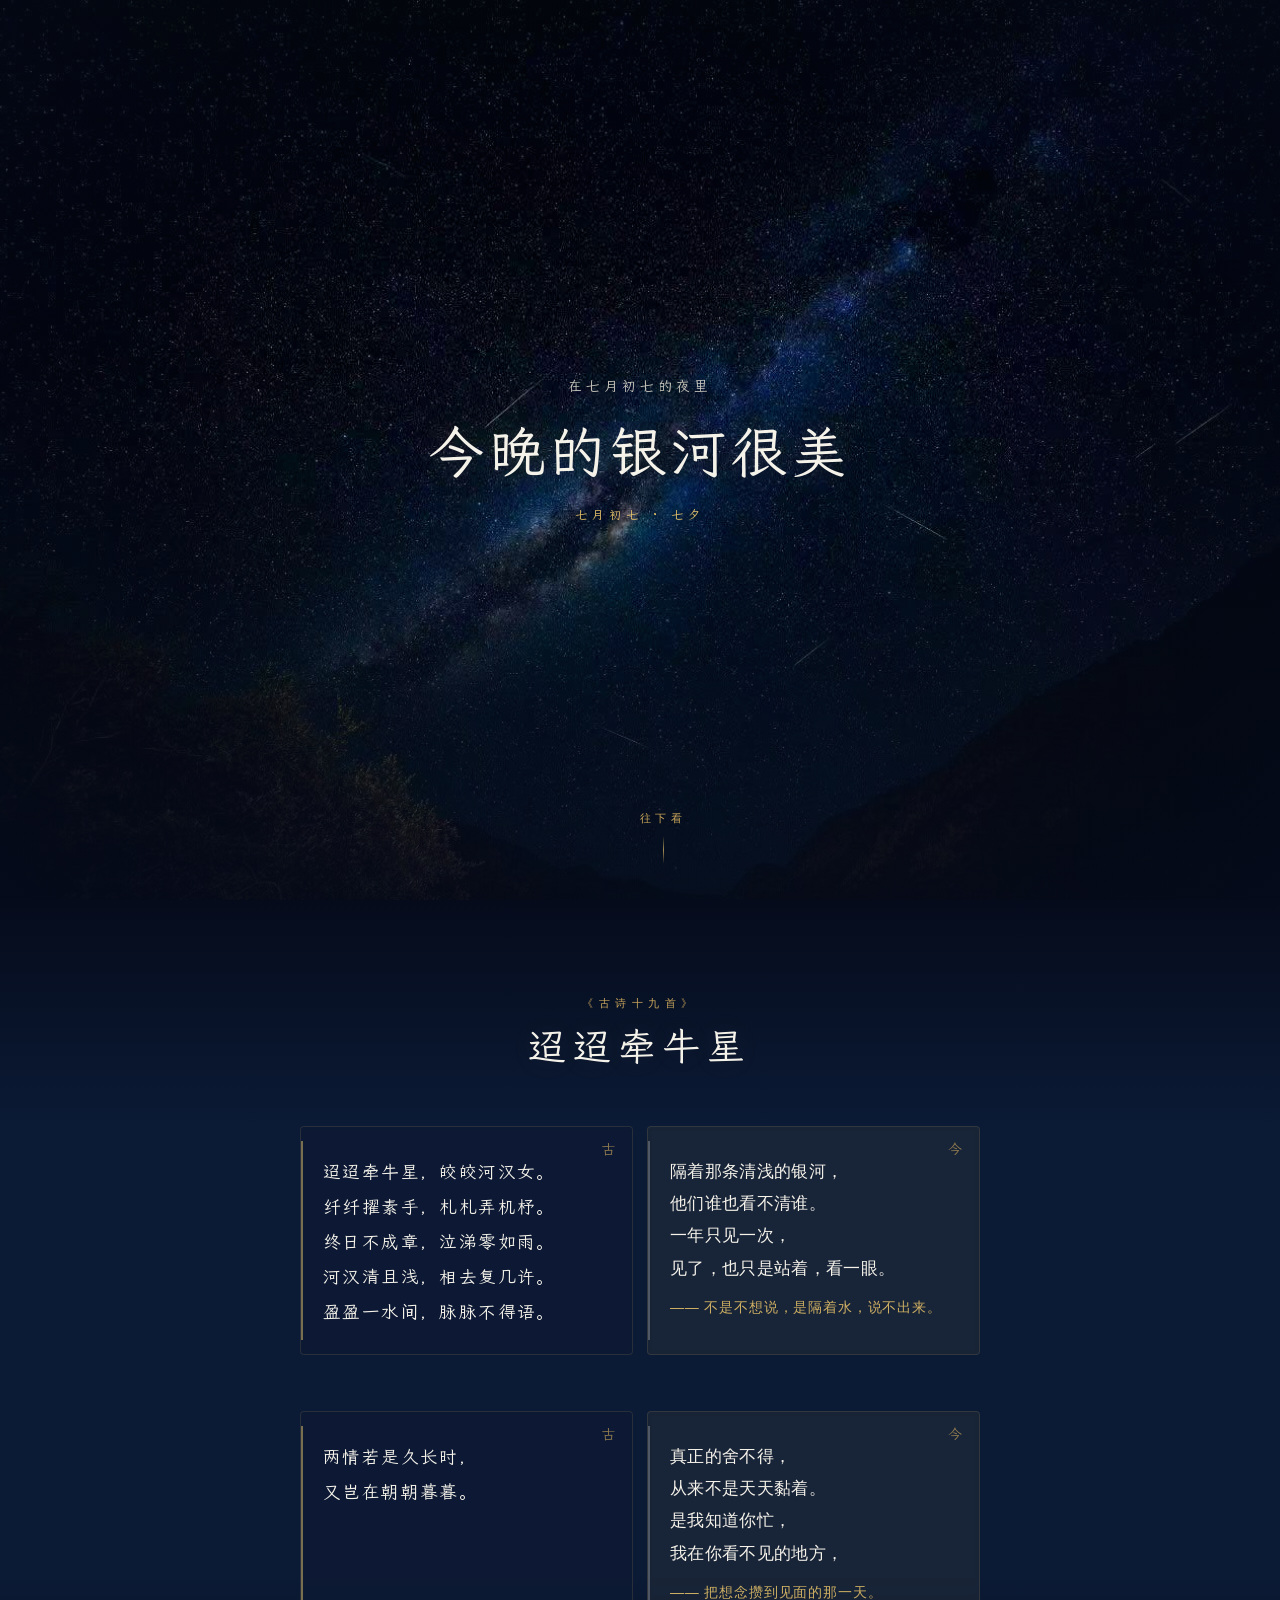
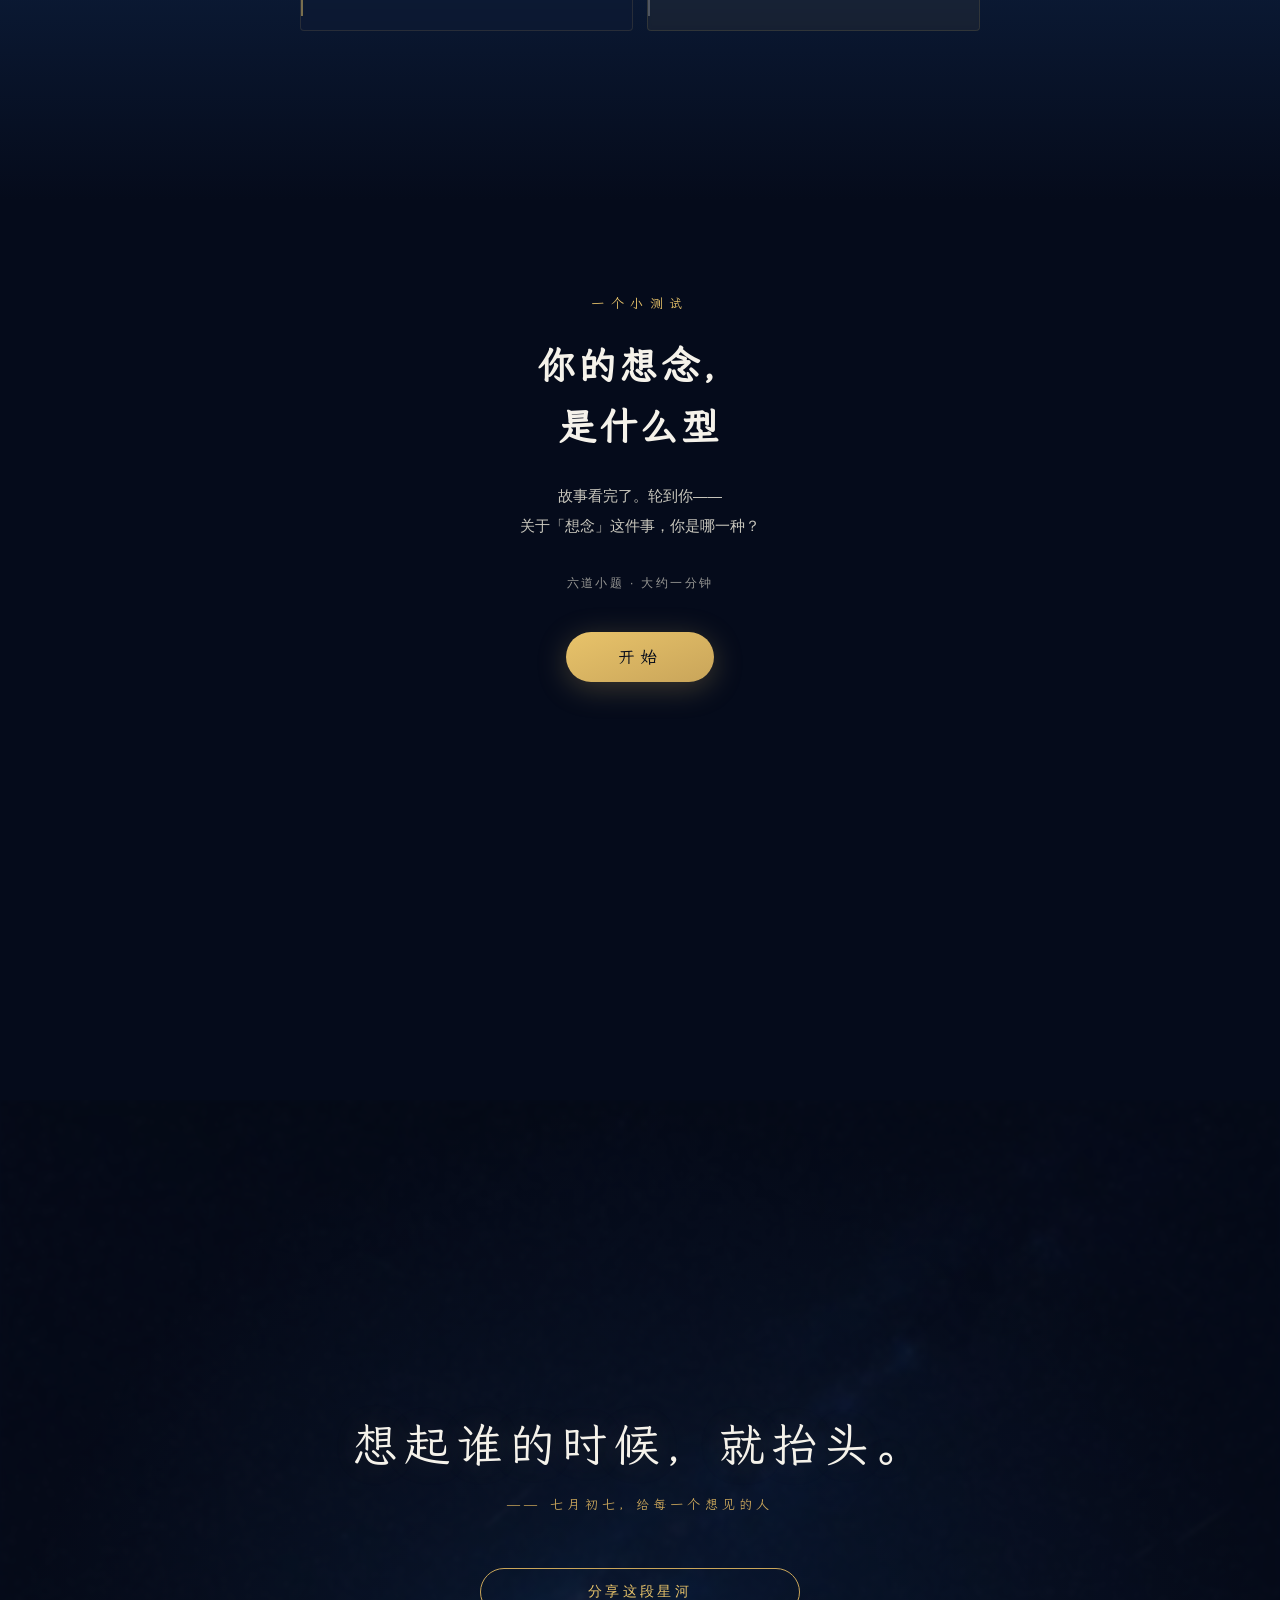
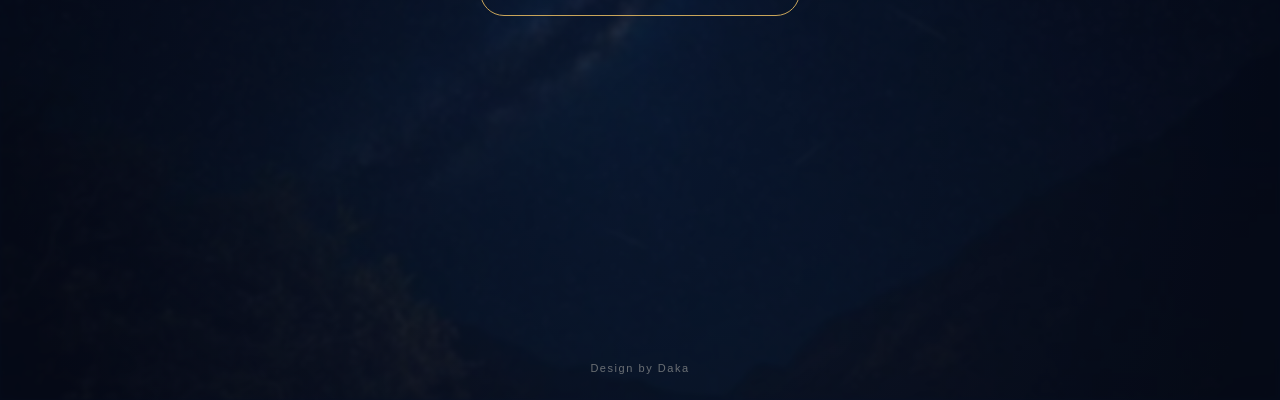
==== index.html @ 0b84a7ee "七夕互动 H5「今晚的银河很美」：三屏故事 + 想念型测试 + 朋友圈海报 - 幕1 全屏银河开篇（用户实拍照片）+ 流星动效 - 幕2 古今对照《迢迢牵牛星》《鹊桥仙》 - 幕2.5 测试「你的想念" ====
<!DOCTYPE html>
<html lang="zh-CN">
<head>
  <meta charset="UTF-8" />
  <meta name="viewport" content="width=device-width, initial-scale=1.0, maximum-scale=1.0, user-scalable=no" />
  <meta name="theme-color" content="#0B1A35" />
  <meta name="description" content="今晚的银河很美 —— 一封写给七夕的电子情书" />
  <meta property="og:title" content="今晚的银河很美" />
  <meta property="og:description" content="在七月初七的夜里，借一片星河，把传说还回星空本身。" />
  <meta property="og:image" content="assets/milky-way.jpg" />
  <title>今晚的银河很美 · 七夕</title>
  <link rel="stylesheet" href="assets/fonts/wenkai-local.css" />
  <link rel="stylesheet" href="css/style.css" />
  <link rel="stylesheet" href="css/quiz.css" />
</head>
<body>
  <!-- =========================================================
       幕 1 · 开篇「今晚的银河」
       全屏银河 + 一行 slogan + 流星划过
       ========================================================= -->
  <section class="scene scene-opening" id="scene-opening">
    <div class="bg-galaxy" aria-hidden="true">
      <img src="assets/milky-way.jpg" alt="" class="bg-galaxy-img" />
      <div class="bg-galaxy-tint"></div>
    </div>
    <div class="meteors" aria-hidden="true">
      <!-- 流星由 JS 动态注入 -->
    </div>
    <div class="opening-content">
      <p class="opening-line opening-line--whisper">在七月初七的夜里</p>
      <h1 class="opening-line opening-line--title">今晚的银河很美</h1>
      <p class="opening-line opening-line--date">七月初七 · 七夕</p>
    </div>
    <a href="#scene-story" class="opening-scroll" aria-label="往下看">
      <span class="opening-scroll-hint">往下看</span>
      <span class="opening-scroll-arrow"></span>
    </a>
  </section>

  <!-- =========================================================
       幕 2 · 故事「牛郎织女，但不是你想的那样」
       古文与现代翻译，左右对照
       ========================================================= -->
  <section class="scene scene-story" id="scene-story">
    <header class="story-header">
      <p class="story-eyebrow">《古诗十九首》</p>
      <h2 class="story-title">迢迢牵牛星</h2>
    </header>

    <div class="story-pair">
      <article class="story-card story-card--ancient">
        <p class="story-card-label">古</p>
        <p class="story-verse">迢迢牵牛星，皎皎河汉女。</p>
        <p class="story-verse">纤纤擢素手，札札弄机杼。</p>
        <p class="story-verse">终日不成章，泣涕零如雨。</p>
        <p class="story-verse">河汉清且浅，相去复几许。</p>
        <p class="story-verse">盈盈一水间，脉脉不得语。</p>
      </article>

      <article class="story-card story-card--modern">
        <p class="story-card-label">今</p>
        <p class="story-modern-line">隔着那条清浅的银河，</p>
        <p class="story-modern-line">他们谁也看不清谁。</p>
        <p class="story-modern-line">一年只见一次，</p>
        <p class="story-modern-line">见了，也只是站着，看一眼。</p>
        <p class="story-modern-line story-modern-line--echo">—— 不是不想说，是隔着水，说不出来。</p>
      </article>
    </div>

    <div class="story-pair">
      <article class="story-card story-card--ancient">
        <p class="story-card-label">古</p>
        <p class="story-verse">两情若是久长时，</p>
        <p class="story-verse">又岂在朝朝暮暮。</p>
      </article>

      <article class="story-card story-card--modern">
        <p class="story-card-label">今</p>
        <p class="story-modern-line">真正的舍不得，</p>
        <p class="story-modern-line">从来不是天天黏着。</p>
        <p class="story-modern-line">是我知道你忙，</p>
        <p class="story-modern-line">我在你看不见的地方，</p>
        <p class="story-modern-line story-modern-line--echo">—— 把想念攒到见面的那一天。</p>
      </article>
    </div>
  </section>

  <!-- =========================================================
       幕 2.5 · 测试「你的想念，是什么型」
       入口卡 → 6 道题 → 结果卡 → 朋友圈海报
       ========================================================= -->
  <section class="scene scene-quiz" id="scene-quiz">

    <!-- 入口卡 -->
    <div class="quiz-entry" id="quiz-entry">
      <p class="quiz-entry-eyebrow">一个小测试</p>
      <h2 class="quiz-entry-title">你的想念，<br />是什么型</h2>
      <p class="quiz-entry-desc">故事看完了。轮到你——
关于「想念」这件事，你是哪一种？</p>
      <p class="quiz-entry-meta">六道小题 · 大约一分钟</p>
      <button class="quiz-start-btn" id="quiz-start-btn" type="button">开始</button>
    </div>

    <!-- 答题 -->
    <div class="quiz-question" id="quiz-question" hidden>
      <div class="quiz-progress">
        <span class="quiz-progress-num" id="quiz-progress">1 / 6</span>
        <div class="quiz-dots" id="quiz-dots"></div>
      </div>
      <h3 class="quiz-q-text" id="quiz-q-text"></h3>
      <div class="quiz-options" id="quiz-q-options"></div>
    </div>

    <!-- 结果 -->
    <div class="quiz-result" id="quiz-result" hidden>
      <div class="quiz-r-badge" id="quiz-r-badge"></div>
      <h3 class="quiz-r-name" id="quiz-r-name"></h3>
      <p class="quiz-r-tag" id="quiz-r-tag"></p>
      <p class="quiz-r-desc" id="quiz-r-desc"></p>
      <p class="quiz-r-verse" id="quiz-r-verse"></p>
      <p class="quiz-r-verse-from" id="quiz-r-verse-from"></p>
      <p class="quiz-r-modern" id="quiz-r-modern"></p>
      <div class="quiz-r-actions">
        <button class="quiz-poster-btn" id="quiz-poster-btn" type="button">生成我的海报</button>
        <button class="quiz-retry-btn" id="quiz-retry-btn" type="button">再测一次</button>
      </div>
    </div>
  </section>

  <!-- =========================================================
       幕 3 · 结语
       ========================================================= -->
  <section class="scene scene-closing" id="scene-closing">
    <div class="closing-content">
      <p class="closing-line">想起谁的时候，就抬头。</p>
      <p class="closing-sub">—— 七月初七，给每一个想见的人</p>
    </div>
    <footer class="closing-footer">
      <button class="closing-share" id="share-btn" type="button">
        <span>分享这段星河</span>
      </button>
      <p class="closing-tip" id="share-tip" aria-live="polite"></p>
      <p class="closing-credit">Design by Daka</p>
    </footer>
  </section>

  <!-- 海报弹层 -->
  <div class="poster-modal" id="poster-modal" hidden>
    <img id="poster-img" alt="你的想念是什么型 · 测试结果海报" />
    <div class="poster-modal-actions">
      <button id="poster-save" type="button">保存海报</button>
      <button id="poster-close" type="button">关闭</button>
    </div>
  </div>

  <script src="js/quiz-data.js"></script>
  <script src="js/quiz.js"></script>
  <script src="js/main.js"></script>
</body>
</html>
---- assets/fonts/wenkai-local.css ----
/* LXGW WenKai - local subset, slices used by this page (P1 + quiz) */
/* LXGW WenKai [101] */
@font-face {
  font-family: 'LXGW WenKai';
  font-style: normal;
  font-weight: 400;
  font-display: swap;
  src: url('files/lxgwwenkai-regular-subset-101.woff2') format('woff2');
  unicode-range: U+161, U+926, U+928, U+939, U+93f-940, U+94d, U+e17, U+e22, U+e44, U+2463, U+25c7, U+25ce, U+2764, U+3009, U+3016-3017, U+4e4d, U+4e53, U+4f5a, U+4f70, U+4fae, U+4fd8, U+4ffa, U+5011, U+501a, U+516e, U+51c4, U+5225, U+5364, U+547b, U+5495, U+54e8, U+54ee, U+5594, U+55d3, U+55dc, U+55fd, U+5662, U+5669, U+566c, U+5742, U+5824, U+5834, U+598a, U+5992, U+59a9, U+5a04, U+5b75, U+5b7d, U+5bc5, U+5c49, U+5c90, U+5e1c, U+5e27, U+5e2b, U+5e37, U+5e90, U+618b, U+61f5, U+620a, U+6273, U+62f7, U+6342, U+6401-6402, U+6413, U+6512, U+655b, U+65a7, U+65f1, U+65f7, U+665f, U+6687, U+66a7, U+673d, U+67b8, U+6854, U+68d8, U+68fa, U+696d, U+6a02, U+6a0a, U+6a80, U+6b7c, U+6bd9, U+6c2e, U+6c76, U+6cf8, U+6d4a, U+6d85, U+6e24, U+6e32, U+6ec7, U+6ed5, U+6f88, U+700f, U+701a, U+7078, U+707c, U+70ac, U+70c1, U+7409, U+7422, U+7480, U+74a8, U+752b, U+7574, U+7656, U+7699, U+7737, U+785d, U+78be, U+79b9, U+7a3d, U+7a91, U+7a9f, U+7ae3, U+7b77, U+7c3f, U+7d1a, U+7d50, U+7d93, U+803f, U+8042, U+808b, U+8236, U+82b8-82b9, U+82ef, U+8309, U+836b, U+83ef, U+8431, U+85c9, U+865e, U+868c, U+8759, U+8760, U+8845, U+89ba, U+8a2a, U+8c41, U+8cec, U+8d2c, U+8d4e, U+8e66, U+8e6d, U+8eaf, U+902e, U+914b, U+916e, U+919b, U+949b, U+94a0, U+94b0, U+9541-9542, U+9556, U+95eb, U+95f5, U+964b, U+968b, U+96cc-96cd, U+96cf, U+9704, U+9713, U+9890, U+98a8, U+9985, U+9992, U+9a6d, U+9a81, U+9a86, U+9ab8, U+9ca4, U+9f9a, U+e606-e607, U+e60a, U+e60c, U+e60e, U+fe0f, U+ff02, U+ff1e, U+ff3d
}
/* LXGW WenKai [102] */
@font-face {
  font-family: 'LXGW WenKai';
  font-style: normal;
  font-weight: 400;
  font-display: swap;
  src: url('files/lxgwwenkai-regular-subset-102.woff2') format('woff2');
  unicode-range: U+10c, U+627-629, U+639, U+644, U+64a, U+203b, U+2265, U+2573, U+25b2, U+3448-3449, U+4e1e, U+4e5e, U+4f3a, U+4f5f, U+4fea, U+5026, U+508d, U+5189, U+5254, U+5288, U+52d8, U+52fa, U+5306, U+5308, U+5384, U+53ed, U+543c, U+5450, U+5455, U+5466, U+54c4, U+5578, U+55a7, U+561f, U+5631, U+572d, U+575f, U+57ae, U+57e0, U+5830, U+594e, U+5984, U+5993, U+5bdd, U+5c0d, U+5c7f, U+5c82, U+5e62, U+5ed3, U+5f08, U+607a, U+60bc, U+60df, U+625b, U+6292, U+62e2, U+6363, U+6467, U+6714, U+675e, U+6771, U+67a2, U+67ff, U+6805, U+6813, U+6869, U+68a7, U+68e0, U+6930, U+6986, U+69a8, U+69df, U+6a44, U+6a5f, U+6c13, U+6c1f, U+6c22, U+6c2f, U+6c40, U+6c81, U+6c9b, U+6ca5, U+6da4, U+6df3, U+6e85, U+6eba, U+6f13, U+6f33, U+6f62, U+715e, U+72c4, U+73d1, U+73fe, U+7405, U+7455, U+7487, U+7578, U+75a4, U+75eb, U+7693, U+7738, U+7741, U+776b, U+7792, U+77a7, U+77a9, U+77b3, U+788c, U+7984, U+79a7, U+79e4, U+7a1a, U+7a57, U+7aa6, U+7b0b, U+7b5d, U+7c27, U+7c7d, U+7caa, U+7cd9, U+7cef, U+7eda, U+7ede, U+7f24, U+8046, U+80fa, U+81b3, U+81fb, U+8207, U+8258, U+8335, U+8339, U+8354, U+840e, U+85b0, U+85fb, U+8695, U+86aa, U+8717, U+8749, U+874c, U+8996, U+89bd, U+89c5, U+8bdb, U+8bf5, U+8c5a, U+8d3f, U+8d9f, U+8e44, U+8fed, U+9005, U+9019, U+904e, U+9082, U+90af, U+90dd, U+90e1, U+90f8, U+9119, U+916f, U+9176, U+949e, U+94a7, U+94c2, U+9525, U+9580, U+95dc, U+96e2, U+96fb, U+9a7c, U+9a7f, U+9b41, U+9ca8, U+9cc4, U+9cde, U+9e92, U+9ede, U+e60b, U+e610, U+ff10, U+ff13, U+ff3b, U+f012b
}
/* LXGW WenKai [103] */
@font-face {
  font-family: 'LXGW WenKai';
  font-style: normal;
  font-weight: 400;
  font-display: swap;
  src: url('files/lxgwwenkai-regular-subset-103.woff2') format('woff2');
  unicode-range: U+60, U+631, U+2606, U+3014-3015, U+309c, U+33a1, U+4e52, U+4ec6, U+4f86, U+4f8d, U+4fde, U+4fef, U+500b, U+502a, U+515c, U+518a, U+51a5, U+51f3, U+5243, U+52c9, U+52d5, U+53a2, U+53ee, U+54ce, U+54fa, U+54fc, U+5580, U+5587, U+563f, U+56da, U+5792, U+5815, U+5960, U+59d7, U+5a1f, U+5b78, U+5b9b, U+5be1, U+5c4e, U+5c51, U+5c6f, U+5c9a, U+5cfb, U+5d16, U+5ed6, U+5f27, U+5f6a, U+5f6c, U+603c, U+609a, U+6168, U+61c8, U+6236, U+62d0, U+62f1, U+62fd, U+631a, U+6328, U+632b, U+6346, U+638f, U+63a0, U+63c9, U+655e, U+6590, U+6615, U+6627, U+66ae, U+66e6, U+66f0, U+6703, U+67da, U+67ec, U+6816, U+6893, U+68ad, U+68f5, U+6977, U+6984, U+69db, U+6b72, U+6bb7, U+6ce3, U+6cfb, U+6d47, U+6da1, U+6dc4, U+6e43, U+6eaf, U+6eff, U+6f8e, U+7011, U+7063, U+7076, U+7096, U+70ba, U+70db, U+70ef, U+7119-711a, U+7172, U+718f, U+7194, U+727a, U+72d9, U+72ed, U+7325, U+73ae, U+73ba, U+73c0, U+7410, U+7426, U+7554, U+7576, U+75ae, U+75b9, U+762b, U+766b, U+7682, U+7750, U+7779, U+7784, U+77eb, U+77ee, U+78f7, U+79e9, U+7a79, U+7b1b, U+7b28, U+7bf7, U+7db2, U+7ec5, U+7eee, U+7f14, U+7f1a, U+7fe1, U+8087, U+809b, U+8231, U+830e, U+835f, U+83e9, U+849c, U+851a, U+868a, U+8718, U+874e, U+8822, U+8910, U+8944, U+8a3b, U+8bb6, U+8bbc, U+8d50, U+8e72, U+8f9c, U+900d, U+904b, U+9063, U+90a2, U+90b9, U+94f2, U+952f, U+9576-9577, U+9593, U+95f8, U+961c, U+9631, U+969b, U+96a7, U+96c1, U+9716, U+9761, U+97ad, U+97e7, U+98a4, U+997a, U+9a73, U+9b44, U+9e3d, U+9ecf, U+9ed4, U+ff11-ff12, U+fffd
}
/* LXGW WenKai [105] */
@font-face {
  font-family: 'LXGW WenKai';
  font-style: normal;
  font-weight: 400;
  font-display: swap;
  src: url('files/lxgwwenkai-regular-subset-105.woff2') format('woff2');
  unicode-range: U+5e, U+2190, U+250a, U+25bc, U+25cf, U+300f, U+4e56, U+4ea9, U+4f3d, U+4f6c, U+4f88, U+4fa8, U+4fcf, U+5029, U+5188, U+51f9, U+5203, U+524a, U+5256, U+529d, U+5375, U+53db, U+541f, U+5435, U+5457, U+548b, U+54b1, U+54c7, U+54d4, U+54e9, U+556a, U+5589, U+55bb, U+55e8, U+55ef, U+563b, U+566a, U+576a, U+58f9, U+598d, U+599e, U+59a8, U+5a9b, U+5ae3, U+5bde, U+5c4c, U+5c60, U+5d1b, U+5deb, U+5df7, U+5e18, U+5f26, U+5f64, U+601c, U+6084, U+60e9, U+614c, U+61be, U+6208, U+621a, U+6233, U+6254, U+62d8, U+62e6, U+62ef, U+6323, U+632a, U+633d, U+6361, U+6380, U+6405, U+640f, U+6614, U+6642, U+6657, U+67a3, U+6808, U+683d, U+6850, U+6897, U+68b3, U+68b5, U+68d5, U+6a58, U+6b47, U+6b6a, U+6c28, U+6c90, U+6ca7, U+6cf5, U+6d51, U+6da9, U+6dc7, U+6dd1, U+6e0a, U+6e5b, U+6f47, U+6f6d, U+70ad, U+70f9, U+710a, U+7130, U+71ac, U+745f, U+7476, U+7490, U+7529, U+7538, U+75d2, U+7696, U+76b1, U+76fc, U+777f, U+77dc, U+789f, U+795b, U+79bd, U+79c9, U+7a3b, U+7a46, U+7aa5, U+7ad6, U+7ca5, U+7cb9, U+7cdf, U+7d6e, U+7f06, U+7f38, U+7fa1, U+7fc1, U+8015, U+803b, U+80a2, U+80aa, U+8116, U+813e, U+82ad, U+82bd, U+8305, U+8346, U+846c, U+8549, U+859b, U+8611, U+8680, U+87f9, U+884d, U+8877, U+888d, U+88d4, U+898b, U+8a79, U+8a93, U+8c05, U+8c0d, U+8c26, U+8d1e, U+8d31, U+8d81, U+8e22, U+8f90, U+8f96, U+90ca, U+916c, U+917f, U+9187, U+918b, U+9499, U+94a9, U+9524, U+958b, U+9600, U+9640, U+96b6, U+96ef, U+98d9, U+9976, U+997f, U+9a74, U+9a84, U+9c8d, U+9e26, U+9e9f, U+ad6d, U+c5b4, U+d55c, U+ff0f
}
/* LXGW WenKai [106] */
@font-face {
  font-family: 'LXGW WenKai';
  font-style: normal;
  font-weight: 400;
  font-display: swap;
  src: url('files/lxgwwenkai-regular-subset-106.woff2') format('woff2');
  unicode-range: U+b0, U+2191, U+2460-2461, U+25c6, U+300e, U+4e1b, U+4e7e, U+4ed5, U+4ef2, U+4f10, U+4f1e, U+4f50, U+4fa6, U+4faf, U+5021, U+50f5, U+5179, U+5180, U+51d1, U+522e, U+52a3, U+52c3, U+52cb, U+5300, U+5319, U+5320, U+5349, U+5395, U+53d9, U+541e, U+5428, U+543e, U+54c0, U+54d2, U+570b, U+5858, U+58f6, U+5974, U+59a5, U+59e8, U+59ec, U+5a36, U+5a9a, U+5ab3, U+5b99, U+5baa, U+5ce1, U+5d14, U+5d4c, U+5dc5, U+5de2, U+5e99, U+5e9e, U+5f18, U+5f66, U+5f70, U+6070, U+60d5, U+60e7, U+6101, U+611a, U+6241, U+6252, U+626f, U+6296, U+62bc, U+62cc, U+63a9, U+644a, U+6454, U+64a9, U+64b8, U+6500, U+6572, U+65a5, U+65a9, U+65ec, U+660f, U+6749, U+6795, U+67ab, U+68da, U+6912, U+6bbf, U+6bef, U+6cab, U+6cca, U+6ccc, U+6cfc, U+6d3d, U+6d78, U+6dee, U+6e17, U+6e34, U+6e83, U+6ea2, U+6eb6, U+6f20, U+6fa1, U+707f, U+70d8, U+70eb, U+714c, U+714e, U+7235, U+7239, U+73ca, U+743c, U+745c, U+7624, U+763e, U+76f2, U+77db, U+77e9, U+780d, U+7838, U+7845, U+78ca, U+796d, U+7a84, U+7aed, U+7b3c, U+7eb2, U+7f05, U+7f20, U+7f34, U+7f62, U+7fc5, U+7fd8, U+7ff0, U+800d, U+8036, U+80ba, U+80be, U+80c0-80c1, U+8155, U+817a, U+8180, U+81e3, U+8206, U+8247, U+8270, U+8299, U+8304, U+8393, U+83b9, U+83ca, U+840d, U+8427, U+8469, U+8471, U+84c4, U+84ec, U+853d, U+8681-8682, U+8721, U+8854, U+88d5, U+88f9, U+8bc0, U+8c0a, U+8c29, U+8c2d, U+8d41, U+8dea, U+8eb2, U+8f9f, U+903b, U+903e, U+9102, U+9493, U+94a5, U+94f8, U+95ef, U+95f7, U+9706, U+9709, U+9774, U+9887, U+98a0, U+9e64, U+9f9f, U+e601, U+e603
}
/* LXGW WenKai [107] */
@font-face {
  font-family: 'LXGW WenKai';
  font-style: normal;
  font-weight: 400;
  font-display: swap;
  src: url('files/lxgwwenkai-regular-subset-107.woff2') format('woff2');
  unicode-range: U+200b, U+2103, U+4e18, U+4e27-4e28, U+4e38, U+4e59, U+4e8f, U+4ead, U+4ec7, U+4fe9, U+503a, U+5085, U+5146, U+51af, U+51f8, U+52ab, U+5339, U+535c, U+5378, U+538c, U+5398, U+53f9, U+5415, U+5475, U+54aa, U+54ac, U+54b8, U+5582, U+5760, U+5764, U+57cb, U+5835, U+5885, U+5951, U+5983, U+59da, U+5a77, U+5b5d, U+5b5f, U+5bb5, U+5bc2, U+5be8, U+5bfa, U+5c2c, U+5c34, U+5c41, U+5c48, U+5c65, U+5cad, U+5e06, U+5e42, U+5ef7, U+5f17, U+5f25, U+5f6d, U+5f79, U+6028, U+6064, U+6068, U+606d, U+607c, U+6094, U+6109, U+6124, U+6247, U+626d, U+6291, U+629a, U+62ac, U+62b9, U+62fe, U+6324, U+6349, U+6367, U+6398, U+6495, U+64a4, U+64b0, U+64bc, U+64ce, U+658c, U+65ed, U+6602, U+6674, U+6691, U+66a8, U+674f, U+679a, U+67ef, U+67f4, U+680b, U+6876, U+68a8, U+6a59, U+6a61, U+6b20, U+6bc5, U+6d12, U+6d46, U+6d8c, U+6dc0, U+6e14, U+6e23, U+6f06, U+7164, U+716e, U+7199, U+71e5, U+72ac, U+742a, U+755c, U+75ab, U+75b2, U+75f4, U+7897, U+78b3, U+78c5, U+7978, U+79fd, U+7a74, U+7b4b, U+7b5b, U+7ece, U+7ed2, U+7ee3, U+7ef3, U+7f50, U+7f55, U+7f9e, U+7fe0, U+809d, U+8106, U+814a, U+8154, U+817b, U+818f, U+81c2, U+81ed, U+821f, U+82a6, U+82d1, U+8302, U+83c7, U+845b, U+848b, U+84c9, U+85e4, U+86ee, U+8700, U+8774, U+886c, U+8881, U+8c1c, U+8c79, U+8d2a, U+8d3c, U+8eba, U+8f70, U+8fa9, U+8fb1, U+900a, U+9017, U+901d, U+9022, U+906e, U+946b, U+94dd, U+94ed, U+953b, U+95fa, U+95fd, U+964c, U+96c0, U+971c, U+971e, U+9753, U+9756, U+97e6, U+9881, U+9b4f, U+9e2d, U+9f0e, U+e602, U+e604-e605, U+ff5c
}
/* LXGW WenKai [108] */
@font-face {
  font-family: 'LXGW WenKai';
  font-style: normal;
  font-weight: 400;
  font-display: swap;
  src: url('files/lxgwwenkai-regular-subset-108.woff2') format('woff2');
  unicode-range: U+24, U+4e08, U+4e43, U+4e4f, U+4ef0, U+4f2a, U+507f, U+50ac, U+50bb, U+5151, U+51bb, U+51f6, U+51fd, U+5272, U+52fe, U+5362, U+53c9, U+53d4, U+53e0, U+543b, U+54f2, U+5507, U+5524, U+558a, U+55b5, U+561b, U+56ca, U+5782, U+57c3, U+5893, U+5915, U+5949, U+5962, U+59ae, U+59dc, U+59fb, U+5bd3, U+5c38, U+5cb3, U+5d07, U+5d29, U+5de1, U+5dfe, U+5e15, U+5eca, U+5f2f, U+5f7c, U+5fcc, U+6021, U+609f, U+60f9, U+6108, U+6148, U+6155, U+6170, U+61d2, U+6251, U+629b, U+62ab, U+62e8, U+62f3, U+6321, U+6350, U+6566, U+659c, U+65e8, U+6635, U+6655, U+6670, U+66f9, U+6734, U+679d, U+6851, U+6905, U+6b49, U+6b96, U+6c1b, U+6c41, U+6c6a, U+6c83, U+6cf3, U+6d9b, U+6dcb, U+6e1d, U+6e20-6e21, U+6eaa, U+6ee4, U+6ee9, U+6f58, U+70e4, U+722c, U+7262, U+7267, U+72b9, U+72e0, U+72ee, U+72f1, U+7334, U+73ab, U+7433, U+7470, U+758f, U+75d5, U+764c, U+7686, U+76c6, U+76fe, U+7720, U+77e2, U+7802, U+7816, U+788d, U+7891, U+7a00, U+7a9d, U+7b52, U+7bad, U+7c98, U+7cca, U+7eba, U+7eea, U+7ef5, U+7f1d, U+7f69, U+806a, U+809a, U+80bf, U+80c3, U+81c0, U+820c, U+82ac, U+82af, U+82cd, U+82d7, U+838e, U+839e, U+8404, U+84b8, U+852c, U+8587, U+85aa, U+8650, U+8679, U+86c7, U+8702, U+87ba, U+886b, U+8870, U+8c10, U+8c23, U+8c6b, U+8d3e, U+8d4b-8d4c, U+8d64, U+8d6b, U+8d74, U+8e29, U+8f69, U+8f74, U+8fb0, U+8fdf, U+901b, U+9038, U+9093, U+90aa, U+9171, U+9489, U+94ae, U+94c3, U+9508, U+9510, U+9601, U+9614, U+9675, U+97f5, U+9888, U+98d8, U+9971, U+9aa4, U+9e3f, U+9e45, U+9e4f, U+9e70, U+9f7f, U+e715
}
/* LXGW WenKai [109] */
@font-face {
  font-family: 'LXGW WenKai';
  font-style: normal;
  font-weight: 400;
  font-display: swap;
  src: url('files/lxgwwenkai-regular-subset-109.woff2') format('woff2');
  unicode-range: U+a5, U+2022, U+2192, U+2605, U+4e11, U+4e22, U+4e32, U+4f0d, U+4f0f, U+4f69, U+4ff1, U+50b2, U+5154, U+51dd, U+51f0, U+5211, U+5269, U+533f, U+5366-5367, U+5389, U+5413, U+5440, U+5446, U+5561, U+574a, U+5751, U+57ab, U+5806, U+5821, U+582a, U+58f3, U+5938, U+5948, U+5978, U+59d1, U+5a03, U+5a07, U+5ac1, U+5acc, U+5ae9, U+5bb4, U+5bc4, U+5c3f, U+5e3d, U+5e7d, U+5f92, U+5faa, U+5fe0, U+5ffd, U+6016, U+60a0, U+60dc, U+60e8, U+614e, U+6212, U+6284, U+62c6, U+62d3-62d4, U+63f4, U+642c, U+6478, U+6491-6492, U+64e6, U+6591, U+65a4, U+664b, U+6735, U+6746, U+67f1, U+67f3, U+6842, U+68af, U+68c9, U+68cb, U+6a31, U+6b3a, U+6bc1, U+6c0f, U+6c27, U+6c57, U+6cc4, U+6ce5, U+6d2a, U+6d66, U+6d69, U+6daf, U+6e58, U+6ecb, U+6ef4, U+707e, U+7092, U+70ab, U+71d5, U+7275, U+7384, U+73b2, U+7434, U+74e6, U+74f7, U+75bc, U+76c8, U+76d0, U+7709, U+77ac, U+7855, U+78a7, U+78c1, U+7a77, U+7b79, U+7c92, U+7cae, U+7cd5, U+7ea4, U+7eb5, U+7ebd, U+7f5a, U+7fd4, U+7ffc, U+8083, U+8096, U+80a0, U+80d6, U+80de, U+8102, U+8109, U+810f, U+8179, U+8292, U+82b3, U+8352, U+8361, U+83cc, U+841d, U+8461, U+8482, U+8521, U+857e, U+866b, U+8776, U+8896, U+889c, U+88f8, U+8a9e, U+8bc8, U+8bf8, U+8c0b, U+8c28, U+8d2b, U+8d2f, U+8d37, U+8d3a, U+8d54, U+8dc3, U+8dcc, U+8df5, U+8e0f, U+8e48, U+8f86, U+8f88, U+8f9e, U+8fc1, U+8fc8, U+8feb, U+9065, U+90a6, U+90bb, U+90c1, U+94dc, U+9521, U+9676, U+96d5, U+970d, U+9897, U+997c, U+9a70, U+9a76, U+9a9a, U+9ad4, U+9e23, U+9e7f, U+9f3b, U+e675, U+e6b9, U+ffe5
}
/* LXGW WenKai [110] */
@font-face {
  font-family: 'LXGW WenKai';
  font-style: normal;
  font-weight: 400;
  font-display: swap;
  src: url('files/lxgwwenkai-regular-subset-110.woff2') format('woff2');
  unicode-range: U+300c-300d, U+4e54, U+4e58, U+4e95, U+4ec1, U+4f2f, U+4f38, U+4fa3, U+4fca, U+503e, U+5141, U+5144, U+517c, U+51cc, U+51ed, U+5242, U+52b2, U+52d2, U+52e4, U+540a, U+5439, U+5448, U+5496, U+54ed, U+5565, U+5761, U+5766, U+58ee, U+593a, U+594b, U+594f, U+5954, U+5996, U+59c6, U+59ff, U+5b64, U+5bff, U+5c18, U+5c1d, U+5c97, U+5ca9, U+5cb8, U+5e9f, U+5ec9, U+5f04, U+5f7b, U+5fa1, U+5fcd, U+6012, U+60a6, U+60ac, U+60b2, U+60ef, U+626e, U+6270, U+6276, U+62d6, U+62dc, U+6316, U+632f, U+633a, U+6355, U+63aa, U+6447, U+649e, U+64c5, U+654c, U+65c1, U+65cb, U+65e6, U+6606, U+6731, U+675c, U+67cf, U+67dc, U+6846, U+6b8b, U+6beb, U+6c61, U+6c88, U+6cbf, U+6cdb, U+6cea, U+6d45, U+6d53, U+6d74, U+6d82, U+6da8, U+6db5, U+6deb, U+6eda, U+6ee8, U+6f0f, U+706d, U+708e, U+70ae, U+70bc, U+70c2, U+70e6, U+7237-7238, U+72fc, U+730e, U+731b, U+739b, U+73bb, U+7483, U+74dc, U+74f6, U+7586, U+7626, U+775b, U+77ff, U+788e, U+78b0, U+7956, U+7965, U+79e6, U+7af9, U+7bee, U+7c97, U+7eb1, U+7eb7, U+7ed1, U+7ed5, U+7f6a, U+7f72, U+7fbd, U+8017, U+808c, U+80a9, U+80c6, U+80ce, U+8150, U+8170, U+819c, U+820d, U+8230, U+8239, U+827e, U+8377, U+8389, U+83b2, U+8428, U+8463, U+867e, U+88c2, U+88d9, U+8986, U+8bca, U+8bde, U+8c13, U+8c8c, U+8d21, U+8d24, U+8d56, U+8d60, U+8d8b, U+8db4, U+8e2a, U+8f68, U+8f89, U+8f9b, U+8fa8, U+8fbd, U+9003, U+90ce, U+90ed, U+9189, U+94bb, U+9505, U+95f9, U+963b, U+9655, U+966a, U+9677, U+96fe, U+9896, U+99a8, U+9a71, U+9a82, U+9a91, U+9b45, U+9ece, U+9f20, U+feff, U+ff0d
}
/* LXGW WenKai [111] */
@font-face {
  font-family: 'LXGW WenKai';
  font-style: normal;
  font-weight: 400;
  font-display: swap;
  src: url('files/lxgwwenkai-regular-subset-111.woff2') format('woff2');
  unicode-range: U+4e4c, U+4e88, U+4ea1, U+4ea6, U+4ed3-4ed4, U+4eff, U+4f30, U+4fa7, U+4fc4, U+4fd7, U+500d, U+504f, U+5076-5077, U+517d, U+5192, U+51c9, U+51ef, U+5238, U+5251, U+526a, U+52c7, U+52df, U+52ff, U+53a6, U+53a8, U+53ec, U+5410, U+559d, U+55b7, U+5634, U+573e, U+5783, U+585e, U+586b, U+58a8, U+5999, U+59d3, U+5a1c, U+5a46, U+5b54-5b55, U+5b85, U+5b8b, U+5b8f, U+5bbf, U+5bd2, U+5c16, U+5c24, U+5e05, U+5e45, U+5e7c, U+5e84, U+5f03, U+5f1f, U+5f31, U+5f84, U+5f90, U+5fbd, U+5fc6, U+5fd9, U+5fe7, U+6052, U+6062, U+6089, U+60a3, U+60d1, U+6167, U+622a, U+6234, U+624e, U+6269, U+626c, U+62b5, U+62d2, U+6325, U+63e1, U+643a, U+6446, U+6562, U+656c, U+65e2, U+65fa, U+660c, U+6628, U+6652, U+6668, U+6676, U+66fc, U+66ff, U+6717, U+676d, U+67aa, U+67d4, U+6843, U+6881, U+68d2, U+695a, U+69fd, U+6a2a, U+6b8a, U+6c60, U+6c64, U+6c9f, U+6caa, U+6cc9, U+6ce1, U+6cfd, U+6d1b, U+6d1e, U+6d6e, U+6de1, U+6e10, U+6e7f, U+6f5c, U+704c, U+7070, U+7089, U+70b8, U+718a, U+71c3, U+723d, U+732a, U+73cd, U+7518, U+756a, U+75af, U+75be, U+75c7, U+76d2, U+76d7, U+7763, U+78e8, U+795d, U+79df, U+7c4d, U+7d2f, U+7ee9, U+7f13, U+7f8a, U+8000, U+8010, U+80af, U+80f6, U+80f8, U+8212, U+8273, U+82f9, U+83ab, U+83b1, U+83f2, U+8584, U+871c, U+8861, U+888b, U+88c1, U+88e4, U+8bd1, U+8bf1, U+8c31, U+8d5a, U+8d75-8d76, U+8de8, U+8f85, U+8fa3, U+8fc5, U+9006, U+903c, U+904d, U+9075, U+9178, U+9274, U+950b, U+9526, U+95ea, U+9636, U+9686, U+978b, U+987f, U+9a7e, U+9b42, U+9e1f, U+9ea6, U+9f13, U+9f84, U+ff5e
}
/* LXGW WenKai [112] */
@font-face {
  font-family: 'LXGW WenKai';
  font-style: normal;
  font-weight: 400;
  font-display: swap;
  src: url('files/lxgwwenkai-regular-subset-112.woff2') format('woff2');
  unicode-range: U+23, U+3d, U+4e01, U+4e39, U+4e73, U+4ecd, U+4ed9, U+4eea, U+4f0a, U+4f1f, U+4f5b, U+4fa0, U+4fc3, U+501f, U+50a8, U+515a, U+5175, U+51a0, U+51c0, U+51e1, U+51e4, U+5200, U+520a, U+5224, U+523a, U+52aa, U+52b1, U+52b3, U+5348, U+5353, U+5360, U+5371, U+5377, U+539a, U+541b, U+5434, U+547c, U+54e6, U+5510, U+5531, U+5609, U+56f0, U+56fa, U+5733, U+574f, U+5851, U+5854, U+5899, U+58c1, U+592e, U+5939, U+5976, U+5986, U+59bb, U+5a18, U+5a74, U+5b59, U+5b87, U+5b97, U+5ba0, U+5bab, U+5bbd-5bbe, U+5bf8, U+5c0a, U+5c3a, U+5c4a, U+5e16, U+5e1d, U+5e2d, U+5e8a, U+6015, U+602a, U+6050, U+6069, U+6162, U+61c2, U+6293, U+6297, U+62b1, U+62bd, U+62df, U+62fc, U+6302, U+635f, U+638c, U+63ed, U+6458, U+6469, U+6563, U+6620, U+6653, U+6696-6697, U+66dd, U+675f, U+676f-6770, U+67d0, U+67d3, U+684c, U+6865, U+6885, U+68b0, U+68ee, U+690d, U+6b23, U+6b32, U+6bd5, U+6c89, U+6d01, U+6d25, U+6d89, U+6da6, U+6db2, U+6df7, U+6ed1, U+6f02, U+70c8, U+70df, U+70e7, U+7126, U+7236, U+7259, U+731c, U+745e, U+74e3, U+751a, U+751c, U+7532, U+7545, U+75db, U+7761, U+7a0d, U+7b51, U+7ca4, U+7cd6, U+7d2b, U+7ea0, U+7eb9, U+7ed8, U+7f18, U+7f29, U+8033, U+804a, U+80a4-80a5, U+80e1, U+817f, U+829d, U+82e6, U+8336, U+840c, U+8499, U+864e, U+8651, U+865a, U+88ad, U+89e6, U+8bd7, U+8bfa, U+8c37, U+8d25, U+8d38, U+8ddd, U+8fea, U+9010, U+9012, U+906d, U+907f-9080, U+90d1, U+9177, U+91ca, U+94fa, U+9501, U+9634-9635, U+9694, U+9707, U+9738, U+9769, U+9a7b, U+9a97, U+9aa8, U+9b3c, U+9c81, U+9ed8
}
/* LXGW WenKai [113] */
@font-face {
  font-family: 'LXGW WenKai';
  font-style: normal;
  font-weight: 400;
  font-display: swap;
  src: url('files/lxgwwenkai-regular-subset-113.woff2') format('woff2');
  unicode-range: U+26, U+3c, U+d7, U+4e4e, U+4e61, U+4e71, U+4ebf, U+4ee4, U+4f26, U+5012, U+51ac, U+51b0, U+51b2, U+51b7, U+5218, U+521a, U+5220, U+5237, U+523b, U+526f, U+5385, U+53bf, U+53e5, U+53eb, U+53f3, U+53f6, U+5409, U+5438, U+54c8, U+54e5, U+552f, U+5584, U+5706, U+5723, U+5750, U+575a, U+5987-5988, U+59b9, U+59d0, U+59d4, U+5b88, U+5b9c, U+5bdf, U+5bfb, U+5c01, U+5c04, U+5c3e, U+5c4b, U+5c4f, U+5c9b, U+5cf0, U+5ddd, U+5de6, U+5de8, U+5e01, U+5e78, U+5e7b, U+5e9c, U+5ead, U+5ef6, U+5f39, U+5fd8, U+6000, U+6025, U+604b, U+6076, U+613f, U+6258, U+6263, U+6267, U+6298, U+62a2, U+62e5, U+62ec, U+6311, U+6377, U+6388-6389, U+63a2, U+63d2, U+641e, U+642d, U+654f, U+6551, U+6597, U+65cf, U+65d7, U+65e7, U+6682, U+66f2, U+671d, U+672b, U+6751, U+6768, U+6811, U+6863, U+6982, U+6bd2, U+6cf0, U+6d0b, U+6d17, U+6d59, U+6dd8, U+6dfb, U+6e7e, U+6f6e, U+6fb3, U+706f, U+719f, U+72af, U+72d0, U+72d7, U+732b, U+732e, U+7389, U+73e0, U+7530, U+7687, U+76d6, U+76db, U+7840, U+786c, U+79cb, U+79d2, U+7a0e, U+7a33, U+7a3f, U+7a97, U+7ade-7adf, U+7b26, U+7e41, U+7ec3, U+7f3a, U+8089, U+80dc, U+811a, U+8131, U+8138, U+821e, U+8349, U+83dc, U+8457, U+867d, U+86cb, U+8a89, U+8ba8, U+8bad, U+8bef, U+8bfe, U+8c6a, U+8d1d, U+8d4f, U+8d62, U+8dd1, U+8df3, U+8f6e, U+8ff9, U+900f, U+9014, U+9057, U+9192, U+91ce, U+9488, U+94a2, U+9547, U+955c, U+95f2, U+9644, U+964d, U+96c4-96c5, U+96e8, U+96f6-96f7, U+9732, U+9759, U+9760, U+987a, U+989c, U+9910, U+996d-996e, U+9b54, U+9e21, U+9ebb, U+9f50
}
/* LXGW WenKai [114] */
@font-face {
  font-family: 'LXGW WenKai';
  font-style: normal;
  font-weight: 400;
  font-display: swap;
  src: url('files/lxgwwenkai-regular-subset-114.woff2') format('woff2');
  unicode-range: U+7e, U+2026, U+4e03, U+4e25, U+4e30, U+4e34, U+4e45, U+4e5d, U+4e89, U+4eae, U+4ed8, U+4f11, U+4f19, U+4f24, U+4f34, U+4f59, U+4f73, U+4f9d, U+4fb5, U+5047, U+505c, U+5170, U+519c, U+51cf, U+5267, U+5356, U+5374, U+5382, U+538b, U+53e6, U+5426, U+542b, U+542f, U+5462, U+5473, U+554a, U+5566, U+5708, U+571f, U+5757, U+57df, U+57f9, U+5802, U+590f, U+591c, U+591f, U+592b, U+5965, U+5979, U+5a01, U+5a5a, U+5b69, U+5b81, U+5ba1, U+5ba3, U+5c3c, U+5c42, U+5c81, U+5de7, U+5dee, U+5e0c, U+5e10, U+5e55, U+5e86, U+5e8f, U+5ea7, U+5f02, U+5f52, U+5f81, U+5ff5, U+60ca, U+60e0, U+6279, U+62c5, U+62ff, U+63cf, U+6444, U+64cd, U+653b, U+65bd, U+65e9, U+665a, U+66b4, U+66fe, U+6728, U+6740, U+6742, U+677e, U+67b6, U+680f, U+68a6, U+68c0, U+699c, U+6b4c, U+6b66, U+6b7b, U+6bcd, U+6bdb, U+6c38, U+6c47, U+6c49, U+6cb3, U+6cb9, U+6ce2, U+6d32, U+6d3e, U+6d4f, U+6e56, U+6fc0, U+7075, U+7206, U+725b, U+72c2, U+73ed, U+7565, U+7591, U+7597, U+75c5, U+76ae, U+76d1, U+76df, U+7834, U+7968, U+7981, U+79c0, U+7a7f, U+7a81, U+7ae5, U+7b14, U+7c89, U+7d27, U+7eaf, U+7eb3, U+7eb8, U+7ec7, U+7ee7, U+7eff, U+7f57, U+7ffb, U+805a, U+80a1, U+822c, U+82cf, U+82e5, U+8363, U+836f, U+84dd, U+878d, U+8840, U+8857, U+8863, U+8865, U+8b66, U+8bb2, U+8bda, U+8c01, U+8c08, U+8c46, U+8d1f, U+8d35, U+8d5b, U+8d5e, U+8da3, U+8ddf, U+8f93, U+8fdd, U+8ff0, U+8ff7, U+8ffd, U+9000, U+9047, U+9152, U+949f, U+94c1, U+94f6, U+9646, U+9648, U+9669, U+969c, U+96ea, U+97e9, U+987b, U+987e, U+989d, U+9970, U+9986, U+9c7c, U+9c9c
}
/* LXGW WenKai [115] */
@font-face {
  font-family: 'LXGW WenKai';
  font-style: normal;
  font-weight: 400;
  font-display: swap;
  src: url('files/lxgwwenkai-regular-subset-115.woff2') format('woff2');
  unicode-range: U+25, U+4e14, U+4e1d, U+4e3d, U+4e49, U+4e60, U+4e9a, U+4eb2, U+4ec5, U+4efd, U+4f3c, U+4f4f, U+4f8b, U+4fbf, U+5019, U+5145, U+514b, U+516b, U+516d, U+5174, U+5178, U+517b, U+5199, U+519b, U+51b3, U+51b5, U+5207, U+5212, U+5219, U+521d, U+52bf, U+533b, U+5343, U+5347, U+534a, U+536b, U+5370, U+53e4, U+53f2, U+5403, U+542c, U+547d, U+54a8, U+54cd, U+54ea, U+552e, U+56f4, U+5747, U+575b, U+5883, U+589e, U+5931, U+5947, U+5956-5957, U+5a92, U+5b63, U+5b83, U+5ba4, U+5bb3, U+5bcc, U+5c14, U+5c1a, U+5c3d, U+5c40, U+5c45, U+5c5e, U+5df4, U+5e72, U+5e95, U+5f80, U+5f85, U+5fb7, U+5fd7, U+601d, U+626b, U+627f, U+62c9, U+62cd, U+6309, U+63a7, U+6545, U+65ad, U+65af, U+65c5, U+666e, U+667a, U+670b, U+671b, U+674e, U+677f, U+6781, U+6790, U+6797, U+6821, U+6838-6839, U+697c, U+6b27, U+6b62, U+6bb5, U+6c7d, U+6c99, U+6d4e, U+6d6a, U+6e29, U+6e2f, U+6ee1, U+6f14, U+6f2b, U+72b6, U+72ec, U+7387, U+7533, U+753b, U+76ca, U+76d8, U+7701, U+773c, U+77ed, U+77f3, U+7814, U+793c, U+79bb, U+79c1, U+79d8, U+79ef, U+79fb, U+7a76, U+7b11, U+7b54, U+7b56, U+7b97, U+7bc7, U+7c73, U+7d20, U+7eaa, U+7ec8, U+7edd, U+7eed, U+7efc, U+7fa4, U+804c, U+8058, U+80cc, U+8111, U+817e, U+826f, U+8303, U+843d, U+89c9, U+89d2, U+8ba2, U+8bbf, U+8bc9, U+8bcd, U+8be6, U+8c22, U+8c61, U+8d22, U+8d26-8d27, U+8d8a, U+8f6f, U+8f7b, U+8f83, U+8f91, U+8fb9, U+8fd4, U+8fdc, U+9002, U+94b1, U+9519, U+95ed, U+961f, U+9632-9633, U+963f, U+968f-9690, U+96be, U+9876, U+9884, U+98de, U+9988, U+9999, U+9ec4, U+ff1b
}
/* LXGW WenKai [116] */
@font-face {
  font-family: 'LXGW WenKai';
  font-style: normal;
  font-weight: 400;
  font-display: swap;
  src: url('files/lxgwwenkai-regular-subset-116.woff2') format('woff2');
  unicode-range: U+2b, U+40, U+3000, U+300a-300b, U+4e16, U+4e66, U+4e70, U+4e91-4e92, U+4e94, U+4e9b, U+4ec0, U+4eca, U+4f01, U+4f17-4f18, U+4f46, U+4f4e, U+4f9b, U+4fee, U+503c, U+5065, U+50cf, U+513f, U+5148, U+518d, U+51c6, U+51e0, U+5217, U+529e-529f, U+5341, U+534f, U+5361, U+5386, U+53c2, U+53c8, U+53cc, U+53d7-53d8, U+5404, U+5411, U+5417, U+5427, U+5468, U+559c, U+5668, U+56e0, U+56e2, U+56ed, U+5740, U+57fa, U+58eb, U+5904, U+592a, U+59cb, U+5a31, U+5b58, U+5b9d, U+5bc6, U+5c71, U+5dde, U+5df1, U+5e08, U+5e26, U+5e2e, U+5e93, U+5e97, U+5eb7, U+5f15, U+5f20, U+5f3a, U+5f62, U+5f69, U+5f88, U+5f8b, U+5fc5, U+600e, U+620f, U+6218, U+623f, U+627e, U+628a, U+62a4, U+62db, U+62e9, U+6307, U+6362, U+636e, U+64ad, U+6539, U+653f, U+6548, U+6574, U+6613, U+6625, U+663e, U+666f, U+672a, U+6750, U+6784, U+6a21, U+6b3e, U+6b65, U+6bcf, U+6c11, U+6c5f, U+6d4b, U+6df1, U+706b, U+7167, U+724c, U+738b, U+73a9, U+73af, U+7403, U+7537, U+754c, U+7559, U+767d, U+7740, U+786e, U+795e, U+798f, U+79f0, U+7aef, U+7b7e, U+7bb1, U+7ea2, U+7ea6, U+7ec4, U+7ec6, U+7ecd, U+7edc, U+7ef4, U+8003, U+80b2, U+81f3-81f4, U+822a, U+827a, U+82f1, U+83b7, U+8425, U+89c2, U+89c8, U+8ba9, U+8bb8, U+8bc6, U+8bd5, U+8be2, U+8be5, U+8bed, U+8c03, U+8d23, U+8d2d, U+8d34, U+8d70, U+8db3, U+8fbe, U+8fce, U+8fd1, U+8fde, U+9001, U+901f-9020, U+90a3, U+914d, U+91c7, U+94fe, U+9500, U+952e, U+9605, U+9645, U+9662, U+9664, U+9700, U+9752, U+975e, U+97f3, U+9879, U+9886, U+98df, U+9a6c, U+9a8c, U+9ed1, U+9f99
}
/* LXGW WenKai [117] */
@font-face {
  font-family: 'LXGW WenKai';
  font-style: normal;
  font-weight: 400;
  font-display: swap;
  src: url('files/lxgwwenkai-regular-subset-117.woff2') format('woff2');
  unicode-range: U+4e, U+201c-201d, U+3010-3011, U+4e07, U+4e1c, U+4e24, U+4e3e, U+4e48, U+4e50, U+4e5f, U+4e8b-4e8c, U+4ea4, U+4eab-4eac, U+4ecb, U+4ece, U+4ed6, U+4ee3, U+4ef6-4ef7, U+4efb, U+4f20, U+4f55, U+4f7f, U+4fdd, U+505a, U+5143, U+5149, U+514d, U+5171, U+5177, U+518c, U+51fb, U+521b, U+5229, U+522b, U+52a9, U+5305, U+5317, U+534e, U+5355, U+5357, U+535a, U+5373, U+539f, U+53bb, U+53ca, U+53cd, U+53d6, U+53e3, U+53ea, U+53f0, U+5458, U+5546, U+56db, U+573a, U+578b, U+57ce, U+58f0, U+590d, U+5934, U+5973, U+5b57, U+5b8c, U+5b98, U+5bb9, U+5bfc, U+5c06, U+5c11, U+5c31, U+5c55, U+5df2, U+5e03, U+5e76, U+5e94, U+5efa, U+5f71, U+5f97, U+5feb, U+6001, U+603b, U+60f3, U+611f, U+6216, U+624d, U+6253, U+6295, U+6301, U+6392, U+641c, U+652f, U+653e, U+6559, U+6599, U+661f, U+671f, U+672f, U+6761, U+67e5, U+6807, U+6837, U+683c, U+6848, U+6b22, U+6b64, U+6bd4, U+6c14, U+6c34, U+6c42, U+6ca1, U+6d41, U+6d77, U+6d88, U+6e05, U+6e38, U+6e90, U+7136, U+7231, U+7531, U+767e, U+76ee, U+76f4, U+771f, U+7801, U+793a, U+79cd, U+7a0b, U+7a7a, U+7acb, U+7ae0, U+7b2c, U+7b80, U+7ba1, U+7cbe, U+7d22, U+7ea7, U+7ed3, U+7ed9, U+7edf, U+7f16, U+7f6e, U+8001, U+800c, U+8272, U+8282, U+82b1, U+8350, U+88ab, U+88c5, U+897f, U+89c1, U+89c4, U+89e3, U+8a00, U+8ba1, U+8ba4, U+8bae-8bb0, U+8bbe, U+8bc1, U+8bc4, U+8bfb, U+8d28, U+8d39, U+8d77, U+8d85, U+8def, U+8eab, U+8f66, U+8f6c, U+8f7d, U+8fd0, U+9009, U+90ae, U+90fd, U+91cc-91cd, U+91cf, U+95fb, U+9650, U+96c6, U+9891, U+98ce, U+ff1f
}
/* LXGW WenKai [118] */
@font-face {
  font-family: 'LXGW WenKai';
  font-style: normal;
  font-weight: 400;
  font-display: swap;
  src: url('files/lxgwwenkai-regular-subset-118.woff2') format('woff2');
  unicode-range: U+d, U+3e, U+5f, U+7c, U+a0, U+a9, U+4e09-4e0b, U+4e0d-4e0e, U+4e13, U+4e1a, U+4e2a, U+4e3a-4e3b, U+4e4b, U+4e86, U+4e8e, U+4ea7, U+4eba, U+4ee5, U+4eec, U+4f1a, U+4f4d, U+4f53, U+4f5c, U+4f60, U+4fe1, U+5165, U+5168, U+516c, U+5173, U+5176, U+5185, U+51fa, U+5206, U+5230, U+5236, U+524d, U+529b, U+52a0-52a1, U+52a8, U+5316, U+533a, U+53cb, U+53d1, U+53ef, U+53f7-53f8, U+5408, U+540c-540e, U+544a, U+548c, U+54c1, U+56de, U+56fd-56fe, U+5728, U+5730, U+5907, U+5916, U+591a, U+5927, U+5929, U+597d, U+5982, U+5b50, U+5b66, U+5b89, U+5b9a, U+5b9e, U+5ba2, U+5bb6, U+5bf9, U+5c0f, U+5de5, U+5e02, U+5e38, U+5e73-5e74, U+5e7f, U+5ea6, U+5f00, U+5f0f, U+5f53, U+5f55, U+5fae, U+5fc3, U+6027, U+606f, U+60a8, U+60c5, U+610f, U+6210-6211, U+6237, U+6240, U+624b, U+6280, U+62a5, U+63a5, U+63a8, U+63d0, U+6536, U+6570, U+6587, U+65b9, U+65e0, U+65f6, U+660e, U+662d, U+662f, U+66f4, U+6700, U+670d, U+672c, U+673a, U+6743, U+6765, U+679c, U+682a, U+6b21, U+6b63, U+6cbb, U+6cd5, U+6ce8, U+6d3b, U+70ed, U+7247-7248, U+7269, U+7279, U+73b0, U+7406, U+751f, U+7528, U+7535, U+767b, U+76f8, U+770b, U+77e5, U+793e, U+79d1, U+7ad9, U+7b49, U+7c7b, U+7cfb, U+7ebf, U+7ecf, U+7f8e, U+8005, U+8054, U+80fd, U+81ea, U+85cf, U+884c, U+8868, U+8981, U+89c6, U+8bba, U+8bdd, U+8bf4, U+8bf7, U+8d44, U+8fc7, U+8fd8-8fd9, U+8fdb, U+901a, U+9053, U+90e8, U+91d1, U+957f, U+95e8, U+95ee, U+95f4, U+9762, U+9875, U+9898, U+9996, U+9ad8, U+ff01, U+ff08-ff09
}
/* LXGW WenKai [119] */
@font-face {
  font-family: 'LXGW WenKai';
  font-style: normal;
  font-weight: 400;
  font-display: swap;
  src: url('files/lxgwwenkai-regular-subset-119.woff2') format('woff2');
  unicode-range: U+20-22, U+27-2a, U+2c-3b, U+3f, U+41-4d, U+4f-5d, U+61-7b, U+7d, U+ab, U+ae, U+b2, U+b7, U+bb, U+df-e5, U+e7-ea, U+ec-ed, U+f1-f4, U+f6, U+f9-fa, U+fc, U+101, U+103, U+113, U+12b, U+148, U+14d, U+16b, U+1ce, U+1d0, U+300-301, U+1ebf, U+1ec7, U+2013-2014, U+2039-203a, U+2122, U+3001-3002, U+3042, U+3044, U+3046, U+3048, U+304a-3055, U+3057, U+3059-305b, U+305d, U+305f-3061, U+3063-306b, U+306d-3073, U+3075-3076, U+3078-3079, U+307b, U+307e-307f, U+3081-308d, U+308f, U+3092-3093, U+30a1-30a4, U+30a6-30bb, U+30bd, U+30bf-30c1, U+30c3-30c4, U+30c6-30cb, U+30cd-30d7, U+30d9-30e1, U+30e3-30e7, U+30e9-30ed, U+30ef, U+30f3, U+30fb-30fc, U+4e00, U+4e2d, U+65b0, U+65e5, U+6708-6709, U+70b9, U+7684, U+7f51, U+ff0c, U+ff0e, U+ff1a
}
/* LXGW WenKai [22] */
@font-face {
  font-family: 'LXGW WenKai';
  font-style: normal;
  font-weight: 400;
  font-display: swap;
  src: url('files/lxgwwenkai-regular-subset-22.woff2') format('woff2');
  unicode-range: U+9dfa, U+9e0a, U+9e11, U+9e1a, U+9e1e, U+9e20, U+9e22, U+9e28-9e2c, U+9e2e-9e33, U+9e35-9e3b, U+9e3e, U+9e40-9e44, U+9e46-9e4e, U+9e51, U+9e53, U+9e55-9e58, U+9e5a-9e5c, U+9e5e-9e63, U+9e66-9e6e, U+9e71, U+9e73, U+9e75, U+9e78-9e79, U+9e7c-9e7e, U+9e82, U+9e86-9e88, U+9e8b-9e8c, U+9e90-9e91, U+9e93, U+9e95, U+9e97, U+9e9d, U+9ea4-9ea5, U+9ea9-9eaa, U+9eb4-9eb5, U+9eb8-9eba, U+9ebc-9ebf, U+9ec3, U+9ec9, U+9ecd, U+9ed0, U+9ed2-9ed3, U+9ed5-9ed6, U+9ed9, U+9edc-9edd, U+9edf-9ee0, U+9ee2, U+9ee5, U+9ee7-9eea, U+9eef, U+9ef1, U+9ef3-9ef4, U+9ef6, U+9ef9, U+9efb-9efc, U+9efe, U+9f0b, U+9f0d, U+9f10, U+9f14, U+9f17, U+9f19, U+9f22, U+9f29, U+9f2c, U+9f2f, U+9f31, U+9f37, U+9f39
}
/* LXGW WenKai [32] */
@font-face {
  font-family: 'LXGW WenKai';
  font-style: normal;
  font-weight: 400;
  font-display: swap;
  src: url('files/lxgwwenkai-regular-subset-32.woff2') format('woff2');
  unicode-range: U+8fe2-8fe5, U+8fe8-8fe9, U+8fee, U+8ff3-8ff4, U+8ff8, U+8ffa, U+9004, U+900b, U+9011, U+9015-9016, U+901e, U+9021, U+9026, U+902d, U+902f, U+9031, U+9035-9036, U+9039-903a, U+9041, U+9044-9046, U+904a, U+904f-9052, U+9054-9055, U+9058-9059, U+905b-905e, U+9060-9062, U+9068-9069, U+906f, U+9072, U+9074, U+9076-907a, U+907c-907d, U+9081, U+9083, U+9085, U+9087-908b, U+908f, U+9095, U+9097, U+9099-909b, U+909d, U+90a0-90a1, U+90a8-90a9, U+90ac, U+90b0, U+90b2-90b4, U+90b6, U+90b8, U+90ba, U+90bd-90be, U+90c3-90c5, U+90c7-90c8, U+90cf-90d0, U+90d3, U+90d5, U+90d7, U+90da-90dc, U+90de, U+90e2, U+90e4, U+90e6-90e7, U+90ea-90eb, U+90ef, U+90f4-90f5, U+90f7, U+90fe-9100, U+9104, U+9109, U+910c, U+9112, U+9114-9115, U+9118, U+911c, U+911e, U+9120, U+9122-9123, U+9127, U+912d, U+912f-9132, U+9139-913a, U+9143, U+9146, U+9149-914a
}
/* LXGW WenKai [52] */
@font-face {
  font-family: 'LXGW WenKai';
  font-style: normal;
  font-weight: 400;
  font-display: swap;
  src: url('files/lxgwwenkai-regular-subset-52.woff2') format('woff2');
  unicode-range: U+760a-760e, U+7610-7619, U+761b-761d, U+761f-7622, U+7625, U+7627-762a, U+762e-7630, U+7632-7635, U+7638-763a, U+763c-763d, U+763f-7640, U+7642-7643, U+7647-7648, U+764d-764e, U+7652, U+7654, U+7658, U+765a, U+765c, U+765e-765f, U+7661-7663, U+7665, U+7669, U+766c, U+766e-766f, U+7671-7673, U+7675-7676, U+7678-767a, U+767f, U+7681, U+7683, U+7688, U+768a-768c, U+768e, U+7690-7692, U+7695, U+7698, U+769a-769b, U+769d-76a0, U+76a2, U+76a4-76a7, U+76ab-76ac, U+76af-76b0, U+76b2, U+76b4-76b5, U+76ba-76bb, U+76bf, U+76c2-76c3, U+76c5, U+76c9, U+76cc-76ce, U+76dc-76de, U+76e1-76ea, U+76f1, U+76f9-76fb, U+76fd, U+76ff-7700, U+7703-7704, U+7707-7708, U+770c-770e
}
/* LXGW WenKai [60] */
@font-face {
  font-family: 'LXGW WenKai';
  font-style: normal;
  font-weight: 400;
  font-display: swap;
  src: url('files/lxgwwenkai-regular-subset-60.woff2') format('woff2');
  unicode-range: U+6cb2, U+6cb4-6cb5, U+6cb7, U+6cba, U+6cbc-6cbd, U+6cc1-6cc3, U+6cc5-6cc7, U+6cd0-6cd4, U+6cd6-6cd7, U+6cd9-6cda, U+6cde-6ce0, U+6ce4, U+6ce6, U+6ce9, U+6ceb-6cef, U+6cf1-6cf2, U+6cf6-6cf7, U+6cfa, U+6cfe, U+6d03-6d05, U+6d07-6d08, U+6d0a, U+6d0c, U+6d0e-6d11, U+6d13-6d14, U+6d16, U+6d18-6d1a, U+6d1c, U+6d1f, U+6d22-6d23, U+6d26-6d29, U+6d2b, U+6d2e-6d30, U+6d33, U+6d35-6d36, U+6d38-6d3a, U+6d3c, U+6d3f, U+6d42-6d44, U+6d48-6d49, U+6d4d, U+6d50, U+6d52, U+6d54, U+6d56-6d58, U+6d5a-6d5c, U+6d5e, U+6d60-6d61, U+6d63-6d65, U+6d67, U+6d6c-6d6d, U+6d6f, U+6d75, U+6d7b-6d7d, U+6d87, U+6d8a, U+6d8e, U+6d90-6d9a, U+6d9c-6da0, U+6da2-6da3, U+6da7, U+6daa-6dac, U+6dae, U+6db3-6db4, U+6db6, U+6db8, U+6dbc, U+6dbf, U+6dc2
}
/* LXGW WenKai [65] */
@font-face {
  font-family: 'LXGW WenKai';
  font-style: normal;
  font-weight: 400;
  font-display: swap;
  src: url('files/lxgwwenkai-regular-subset-65.woff2') format('woff2');
  unicode-range: U+663a-663b, U+663d, U+6641, U+6644-6645, U+6649, U+664c, U+664f, U+6654, U+6659, U+665b, U+665d-665e, U+6660-6667, U+6669, U+666b-666c, U+6671, U+6673, U+6677-6679, U+667c, U+6680-6681, U+6684-6685, U+6688-6689, U+668b-668e, U+6690, U+6692, U+6695, U+6698, U+669a, U+669d, U+669f-66a0, U+66a2-66a3, U+66a6, U+66aa-66ab, U+66b1-66b2, U+66b5, U+66b8-66b9, U+66bb, U+66be, U+66c1, U+66c6-66c9, U+66cc, U+66d5-66d8, U+66da-66dc, U+66de-66e2, U+66e8-66ea, U+66ec, U+66f1, U+66f3, U+66f7, U+66fa, U+66fd, U+6702, U+6705, U+670a, U+670f-6710, U+6713, U+6715, U+6719, U+6722-6723, U+6725-6727, U+6729, U+672d-672e, U+6732-6733, U+6736, U+6739, U+673b, U+673f, U+6744, U+6748, U+674c-674d, U+6753, U+6755, U+6762, U+6767, U+6769-676c, U+676e, U+6772-6773, U+6775, U+6777, U+677a-677d, U+6782-6783, U+6787, U+678a-678d, U+678f
}
/* LXGW WenKai [67] */
@font-face {
  font-family: 'LXGW WenKai';
  font-style: normal;
  font-weight: 400;
  font-display: swap;
  src: url('files/lxgwwenkai-regular-subset-67.woff2') format('woff2');
  unicode-range: U+63bc, U+63be, U+63c0, U+63c3-63c4, U+63c6, U+63c8, U+63cd-63ce, U+63d1, U+63d6, U+63da-63db, U+63de, U+63e0, U+63e3, U+63e9-63ea, U+63ee, U+63f2, U+63f5-63fa, U+63fc, U+63fe-6400, U+6406, U+640b-640d, U+6410, U+6414, U+6416-6417, U+641b, U+6420-6423, U+6425-6428, U+642a, U+6431-6432, U+6434-6437, U+643d-6442, U+6445, U+6448, U+6450-6452, U+645b-645f, U+6462, U+6465, U+6468, U+646d, U+646f-6471, U+6473, U+6477, U+6479-647d, U+6482-6485, U+6487-6488, U+648c, U+6490, U+6493, U+6496-649a, U+649d, U+64a0, U+64a5, U+64ab-64ac, U+64b1-64b7, U+64b9-64bb, U+64be-64c1, U+64c4, U+64c7, U+64c9-64cb, U+64d0, U+64d4, U+64d7-64d8, U+64da, U+64de, U+64e0-64e2, U+64e4, U+64e9, U+64ec, U+64f0-64f2, U+64f4, U+64f7
}
---- css/style.css ----
/* =========================================================
   「今晚的银河很美」P1 极简 Demo
   ---------------------------------------------------------
   色彩系统：
     --ink  深空蓝（主背景/夜空）
     --gold 星辉金（点缀/标题）
     --moon 月白（正文/卡面）
     --ash  烟灰（卡片底）
   --------------------------------------------------------- */

:root {
  --ink: #0B1A35;
  --ink-deep: #050B1B;
  --gold: #E8C36A;
  --gold-soft: #C9A55A;
  --moon: #F5F2EA;
  --moon-dim: #C9C7BD;
  --ash: rgba(15, 26, 53, 0.62);
  --serif: "LXGW WenKai", "Kaiti SC", "KaiTi", "STKaiti", "Songti SC", "SimSun", serif;
  --sans: -apple-system, BlinkMacSystemFont, "PingFang SC", "Microsoft YaHei", "Helvetica Neue", Arial, sans-serif;
  --maxw: 680px;
}

* { box-sizing: border-box; margin: 0; padding: 0; }

html, body {
  width: 100%;
  background: var(--ink-deep);
  color: var(--moon);
  font-family: var(--sans);
  -webkit-font-smoothing: antialiased;
  -webkit-tap-highlight-color: transparent;
  overflow-x: hidden;
}

body {
  /* 全局滚动顺滑 */
  scroll-behavior: smooth;
}

img { display: block; max-width: 100%; }

button {
  font-family: inherit;
  cursor: pointer;
  border: none;
  background: none;
  color: inherit;
}

/* =========================================================
   幕 1 · 开篇
   ========================================================= */

.scene-opening {
  position: relative;
  width: 100%;
  min-height: 100vh;
  min-height: 100svh;
  display: flex;
  align-items: center;
  justify-content: center;
  overflow: hidden;
  isolation: isolate;
}

.bg-galaxy {
  position: absolute;
  inset: 0;
  z-index: -2;
  overflow: hidden;
}

.bg-galaxy-img {
  width: 100%;
  height: 100%;
  object-fit: cover;
  object-position: center 35%;
  /* 缓慢呼吸式缩放，模拟银河"还活着" */
  animation: galaxy-breathe 22s ease-in-out infinite;
  transform-origin: 60% 50%;
  filter: brightness(0.92) contrast(1.05) saturate(1.08);
}

@keyframes galaxy-breathe {
  0%, 100% { transform: scale(1.0); }
  50%      { transform: scale(1.06); }
}

.bg-galaxy-tint {
  position: absolute;
  inset: 0;
  background:
    radial-gradient(ellipse at 50% 38%, transparent 0%, rgba(5, 11, 27, 0.10) 35%, rgba(5, 11, 27, 0.55) 85%, rgba(5, 11, 27, 0.85) 100%),
    linear-gradient(180deg, rgba(5,11,27,0.30) 0%, rgba(5,11,27,0.10) 40%, rgba(5,11,27,0.75) 100%);
}

/* 流星容器 */
.meteors {
  position: absolute;
  inset: 0;
  z-index: -1;
  pointer-events: none;
}

.meteor {
  position: absolute;
  top: -10%;
  width: 2px;
  height: 2px;
  background: var(--moon);
  border-radius: 50%;
  box-shadow: 0 0 6px 1px rgba(245, 242, 234, 0.8);
  opacity: 0;
  animation: meteor-fall linear forwards;
}

.meteor::after {
  content: "";
  position: absolute;
  top: 0;
  left: 0;
  width: 80px;
  height: 1px;
  background: linear-gradient(90deg, rgba(245,242,234,0.0), rgba(245,242,234,0.95) 40%, rgba(245,242,234,0.0));
  transform-origin: 0 50%;
  transform: rotate(0deg) translateX(0);
}

@keyframes meteor-fall {
  0%   { opacity: 0; transform: translate3d(0, 0, 0); }
  6%   { opacity: 1; }
  85%  { opacity: 1; }
  100% { opacity: 0; transform: translate3d(-50vw, 90vh, 0); }
}

/* 开篇中心文 */
.opening-content {
  text-align: center;
  padding: 0 24px;
  max-width: var(--maxw);
}

.opening-line {
  color: var(--moon);
  margin: 0;
}

.opening-line--whisper {
  font-family: var(--serif);
  font-size: 14px;
  letter-spacing: 0.28em;
  color: var(--moon-dim);
  opacity: 0.85;
  margin-bottom: 22px;
  font-weight: 300;
}

.opening-line--title {
  font-family: var(--serif);
  font-weight: 400;
  font-size: clamp(36px, 8vw, 56px);
  letter-spacing: 0.08em;
  line-height: 1.3;
  margin-bottom: 18px;
  color: var(--moon);
  /* 微光辉 */
  text-shadow:
    0 0 30px rgba(232, 195, 106, 0.18),
    0 0 60px rgba(232, 195, 106, 0.08);
  /* 入场动画 */
  opacity: 0;
  transform: translateY(16px);
  animation: rise-fade 1.6s ease-out 0.4s forwards;
}

.opening-line--date {
  font-family: var(--serif);
  font-size: 12px;
  letter-spacing: 0.42em;
  color: var(--gold);
  opacity: 0;
  animation: rise-fade 1.6s ease-out 1.0s forwards;
}

.opening-line--whisper {
  opacity: 0;
  animation: rise-fade 1.6s ease-out 0.1s forwards;
}

@keyframes rise-fade {
  to { opacity: 1; transform: translateY(0); }
  from { opacity: 0; transform: translateY(16px); }
}

/* 向下引导 */
.opening-scroll {
  position: absolute;
  bottom: 36px;
  left: 50%;
  transform: translateX(-50%);
  display: flex;
  flex-direction: column;
  align-items: center;
  gap: 10px;
  color: var(--moon-dim);
  text-decoration: none;
  opacity: 0;
  animation: rise-fade 1.4s ease-out 1.6s forwards;
}

.opening-scroll-hint {
  font-size: 11px;
  letter-spacing: 0.4em;
  color: var(--gold-soft);
}

.opening-scroll-arrow {
  width: 1px;
  height: 28px;
  background: linear-gradient(180deg, rgba(232,195,106,0.0), rgba(232,195,106,0.7) 50%, rgba(232,195,106,0.0));
  position: relative;
  animation: arrow-bob 2.4s ease-in-out infinite;
}

@keyframes arrow-bob {
  0%, 100% { transform: translateY(0); opacity: 0.7; }
  50%      { transform: translateY(8px); opacity: 1; }
}

/* =========================================================
   幕 2 · 古今对照
   ========================================================= */

.scene-story {
  background:
    linear-gradient(180deg, var(--ink-deep) 0%, var(--ink) 25%, var(--ink) 75%, var(--ink-deep) 100%);
  padding: 96px 24px 80px;
  min-height: 100vh;
}

.story-header {
  text-align: center;
  margin-bottom: 56px;
  max-width: var(--maxw);
  margin-left: auto;
  margin-right: auto;
}

.story-eyebrow {
  font-size: 11px;
  letter-spacing: 0.5em;
  color: var(--gold-soft);
  margin-bottom: 14px;
}

.story-title {
  font-family: var(--serif);
  font-weight: 400;
  font-size: clamp(28px, 6vw, 38px);
  letter-spacing: 0.18em;
  color: var(--moon);
  text-shadow: 0 0 30px rgba(232,195,106,0.10);
}

.story-pair {
  display: grid;
  grid-template-columns: 1fr 1fr;
  gap: 14px;
  max-width: var(--maxw);
  margin: 0 auto 56px;
}

@media (max-width: 540px) {
  .story-pair {
    grid-template-columns: 1fr;
    gap: 10px;
    margin-bottom: 40px;
  }
}

.story-card {
  position: relative;
  padding: 28px 22px 24px;
  border-radius: 4px;
  background: var(--ash);
  border: 1px solid rgba(232, 195, 106, 0.12);
  backdrop-filter: blur(2px);
}

.story-card::before {
  content: "";
  position: absolute;
  left: 0;
  top: 14px;
  bottom: 14px;
  width: 2px;
  background: var(--gold);
  opacity: 0.5;
}

.story-card-label {
  position: absolute;
  top: 14px;
  right: 14px;
  font-family: var(--serif);
  font-size: 14px;
  color: var(--gold-soft);
  letter-spacing: 0.2em;
  opacity: 0.7;
}

.story-verse {
  font-family: var(--serif);
  font-size: clamp(15.5px, 3.8vw, 17.5px);
  letter-spacing: 0.08em;
  line-height: 2.0;
  color: var(--moon);
}

.story-card--modern {
  background: rgba(232, 195, 106, 0.06);
}

.story-card--modern::before {
  background: rgba(245, 242, 234, 0.5);
}

.story-modern-line {
  font-size: clamp(15px, 3.8vw, 16.5px);
  line-height: 1.95;
  color: var(--moon);
  letter-spacing: 0.02em;
}

.story-modern-line--echo {
  margin-top: 10px;
  color: var(--gold);
  font-size: clamp(13px, 3.4vw, 14px);
  letter-spacing: 0.06em;
  opacity: 0.88;
}

/* =========================================================
   幕 3 · 结语
   ========================================================= */

.scene-closing {
  position: relative;
  min-height: 100vh;
  min-height: 100svh;
  display: flex;
  flex-direction: column;
  align-items: center;
  justify-content: center;
  padding: 60px 24px;
  background:
    radial-gradient(ellipse at 50% 70%, rgba(11,26,53,0.85) 0%, rgba(5,11,27,0.98) 70%),
    var(--ink-deep);
  overflow: hidden;
  isolation: isolate;
}

/* 结语复用星图做底，淡化 */
.scene-closing::before {
  content: "";
  position: absolute;
  inset: 0;
  background-image: url("../assets/milky-way.jpg");
  background-size: cover;
  background-position: center 60%;
  opacity: 0.18;
  filter: blur(2px) brightness(0.8);
  z-index: -1;
}

.closing-content {
  text-align: center;
  max-width: var(--maxw);
  margin-bottom: 56px;
}

.closing-line {
  font-family: var(--serif);
  font-weight: 400;
  font-size: clamp(32px, 7vw, 46px);
  letter-spacing: 0.14em;
  color: var(--moon);
  text-shadow: 0 0 30px rgba(232,195,106,0.15);
}

.closing-sub {
  font-family: var(--serif);
  margin-top: 24px;
  font-size: 13px;
  letter-spacing: 0.32em;
  color: var(--gold-soft);
  font-weight: 300;
}

.closing-footer {
  display: flex;
  flex-direction: column;
  align-items: center;
  gap: 14px;
  width: 100%;
  max-width: 320px;
}

.closing-share {
  display: inline-flex;
  align-items: center;
  justify-content: center;
  width: 100%;
  padding: 14px 20px;
  border: 1px solid var(--gold-soft);
  border-radius: 999px;
  color: var(--gold);
  font-size: 14px;
  letter-spacing: 0.24em;
  background: transparent;
  transition: all 0.4s ease;
}

.closing-share:hover, .closing-share:focus-visible {
  background: var(--gold);
  color: var(--ink-deep);
  transform: translateY(-1px);
  box-shadow: 0 6px 22px rgba(232, 195, 106, 0.18);
  outline: none;
}

.closing-share:active {
  transform: translateY(0);
}

.closing-tip {
  font-size: 12px;
  color: var(--moon-dim);
  min-height: 1em;
  letter-spacing: 0.12em;
  opacity: 0.8;
  transition: opacity 0.3s ease;
}

.closing-credit {
  position: absolute;
  bottom: 26px;
  left: 0;
  right: 0;
  text-align: center;
  font-size: 11px;
  letter-spacing: 0.14em;
  color: var(--moon-dim);
  opacity: 0.5;
}

/* =========================================================
   小屏适配
   ========================================================= */

@media (max-width: 540px) {
  .scene-story { padding: 64px 20px 56px; }
  .story-header { margin-bottom: 36px; }
  .story-card { padding: 22px 18px 20px; }
  .opening-line--title { letter-spacing: 0.06em; }
  .opening-line--whisper { font-size: 12px; letter-spacing: 0.28em; }
}

@media (prefers-reduced-motion: reduce) {
  .bg-galaxy-img, .opening-scroll-arrow { animation: none !important; }
  .meteor { display: none; }
}

/* iOS 安全区 */
@supports (padding: max(0px)) {
  .opening-scroll { bottom: max(36px, env(safe-area-inset-bottom)); }
  .closing-footer { margin-bottom: max(40px, env(safe-area-inset-bottom)); }
}
---- css/quiz.css ----
/* =========================================================
   幕 2.5 · 「你的想念，是什么型」测试
   ---------------------------------------------------------
   复用 style.css 的变量：--ink / --gold / --moon / --ash
   ========================================================= */

.scene-quiz {
  position: relative;
  width: 100%;
  max-width: var(--maxw);
  margin: 0 auto;
  padding: 96px 26px 110px;
  display: flex;
  flex-direction: column;
  align-items: center;
  min-height: 100vh;
  min-height: 100svh;
}

/* ---------- 入口卡 ---------- */

.quiz-entry {
  text-align: center;
  max-width: 480px;
  width: 100%;
}

.quiz-entry-eyebrow {
  font-family: var(--serif);
  font-size: 13px;
  letter-spacing: 0.5em;
  color: var(--gold);
  margin-bottom: 26px;
}

.quiz-entry-title {
  font-family: var(--serif);
  font-size: clamp(28px, 7.4vw, 38px);
  letter-spacing: 0.08em;
  color: var(--moon);
  line-height: 1.6;
}

.quiz-entry-desc {
  margin-top: 22px;
  font-size: 14.5px;
  line-height: 2.1;
  color: var(--moon-dim);
  white-space: pre-line;
}

.quiz-entry-meta {
  margin-top: 34px;
  font-size: 12px;
  letter-spacing: 0.2em;
  color: var(--moon-dim);
  opacity: 0.75;
}

.quiz-start-btn {
  margin-top: 40px;
  padding: 15px 52px;
  font-family: var(--serif);
  font-size: 17px;
  letter-spacing: 0.28em;
  color: var(--ink-deep);
  background: linear-gradient(160deg, var(--gold), var(--gold-soft));
  border-radius: 999px;
  box-shadow: 0 6px 30px rgba(232, 195, 106, 0.25);
  transition: transform 0.25s ease, box-shadow 0.25s ease;
}

.quiz-start-btn:active {
  transform: scale(0.96);
}

/* ---------- 答题 ---------- */

.quiz-question {
  width: 100%;
  max-width: 480px;
}

.quiz-progress {
  display: flex;
  align-items: center;
  justify-content: space-between;
  margin-bottom: 18px;
}

.quiz-progress-num {
  font-family: var(--serif);
  font-size: 13px;
  letter-spacing: 0.18em;
  color: var(--gold);
}

.quiz-dots {
  display: flex;
  gap: 8px;
}

.quiz-dot {
  width: 6px;
  height: 6px;
  border-radius: 50%;
  background: rgba(201, 199, 189, 0.28);
  transition: background 0.3s ease, transform 0.3s ease;
}

.quiz-dot.is-done { background: rgba(232, 195, 106, 0.55); }

.quiz-dot.is-now {
  background: var(--gold);
  transform: scale(1.35);
  box-shadow: 0 0 8px rgba(232, 195, 106, 0.5);
}

.quiz-q-text {
  font-family: var(--serif);
  font-size: clamp(20px, 5.2vw, 25px);
  line-height: 1.85;
  letter-spacing: 0.04em;
  color: var(--moon);
  margin: 18px 0 34px;
  min-height: 3.7em;
}

.quiz-options {
  display: flex;
  flex-direction: column;
  gap: 14px;
}

.quiz-option {
  position: relative;
  width: 100%;
  padding: 17px 20px 17px 48px;
  text-align: left;
  font-size: 15px;
  line-height: 1.8;
  color: var(--moon);
  background: var(--ash);
  border: 1px solid rgba(201, 199, 189, 0.12);
  border-radius: 14px;
  backdrop-filter: blur(4px);
  transition: border-color 0.22s ease, background 0.22s ease, transform 0.15s ease;
}

.quiz-option::before {
  content: '';
  position: absolute;
  left: 20px;
  top: 50%;
  transform: translateY(-50%);
  width: 14px;
  height: 14px;
  border-radius: 50%;
  border: 1.5px solid rgba(201, 199, 189, 0.4);
  transition: border-color 0.22s ease, background 0.22s ease;
}

.quiz-option:active {
  transform: scale(0.98);
}

.quiz-option.is-picked {
  border-color: var(--gold);
  background: rgba(232, 195, 106, 0.14);
}

.quiz-option.is-picked::before {
  border-color: var(--gold);
  background: var(--gold);
  box-shadow: 0 0 10px rgba(232, 195, 106, 0.55);
}

/* ---------- 结果卡 ---------- */

.quiz-result {
  width: 100%;
  max-width: 480px;
  text-align: center;
}

.quiz-r-badge {
  width: 74px;
  height: 74px;
  margin: 0 auto;
  display: flex;
  align-items: center;
  justify-content: center;
  font-family: var(--serif);
  font-size: 34px;
  color: var(--ink-deep);
  background: linear-gradient(150deg, var(--gold), var(--gold-soft));
  border-radius: 50%;
  box-shadow: 0 0 34px rgba(232, 195, 106, 0.35);
}

.quiz-r-name {
  margin-top: 26px;
  font-family: var(--serif);
  font-size: clamp(32px, 8vw, 42px);
  letter-spacing: 0.1em;
  color: var(--moon);
}

.quiz-r-tag {
  margin-top: 12px;
  font-family: var(--serif);
  font-size: 17px;
  letter-spacing: 0.2em;
  color: var(--gold);
}

.quiz-r-desc {
  margin-top: 30px;
  padding: 22px 24px;
  font-size: 14.5px;
  line-height: 2.05;
  color: var(--moon-dim);
  background: var(--ash);
  border-radius: 14px;
  border: 1px solid rgba(201, 199, 189, 0.1);
}

.quiz-r-verse {
  margin-top: 34px;
  font-family: var(--serif);
  font-size: 19px;
  letter-spacing: 0.08em;
  color: var(--moon);
}

.quiz-r-verse-from {
  margin-top: 10px;
  font-size: 12px;
  letter-spacing: 0.12em;
  color: var(--moon-dim);
  opacity: 0.8;
}

.quiz-r-modern {
  margin-top: 18px;
  font-family: var(--serif);
  font-size: 15px;
  letter-spacing: 0.06em;
  color: var(--gold-soft);
}

.quiz-r-actions {
  margin-top: 42px;
  display: flex;
  flex-direction: column;
  gap: 14px;
  align-items: center;
}

.quiz-poster-btn {
  padding: 15px 52px;
  font-family: var(--serif);
  font-size: 17px;
  letter-spacing: 0.28em;
  color: var(--ink-deep);
  background: linear-gradient(160deg, var(--gold), var(--gold-soft));
  border-radius: 999px;
  box-shadow: 0 6px 30px rgba(232, 195, 106, 0.25);
  transition: transform 0.25s ease;
}

.quiz-poster-btn:active { transform: scale(0.96); }

.quiz-retry-btn {
  padding: 12px 30px;
  font-size: 13.5px;
  letter-spacing: 0.2em;
  color: var(--moon-dim);
  border: 1px solid rgba(201, 199, 189, 0.25);
  border-radius: 999px;
  transition: border-color 0.22s ease, color 0.22s ease;
}

.quiz-retry-btn:active { transform: scale(0.97); }

/* ---------- 海报弹层 ---------- */

.poster-modal {
  position: fixed;
  inset: 0;
  z-index: 999;
  display: flex;
  flex-direction: column;
  align-items: center;
  justify-content: center;
  gap: 20px;
  padding: 30px 20px;
  background: rgba(5, 11, 27, 0.88);
  backdrop-filter: blur(6px);
}

.poster-modal[hidden] { display: none; }

.poster-modal img {
  max-height: 72vh;
  max-width: 100%;
  border-radius: 12px;
  box-shadow: 0 20px 80px rgba(0, 0, 0, 0.6);
}

.poster-modal-actions {
  display: flex;
  gap: 14px;
}

#poster-save {
  padding: 13px 40px;
  font-family: var(--serif);
  font-size: 15.5px;
  letter-spacing: 0.22em;
  color: var(--ink-deep);
  background: linear-gradient(160deg, var(--gold), var(--gold-soft));
  border-radius: 999px;
}

#poster-close {
  padding: 13px 34px;
  font-size: 13.5px;
  letter-spacing: 0.18em;
  color: var(--moon-dim);
  border: 1px solid rgba(201, 199, 189, 0.3);
  border-radius: 999px;
}

/* ---------- 入场动画 ---------- */

.is-enter {
  animation: quiz-rise 0.55s ease-out both;
}

@keyframes quiz-rise {
  from { opacity: 0; transform: translateY(18px); }
  to   { opacity: 1; transform: translateY(0); }
}

@media (prefers-reduced-motion: reduce) {
  .is-enter { animation: none; }
  .quiz-dot, .quiz-option { transition: none; }
}
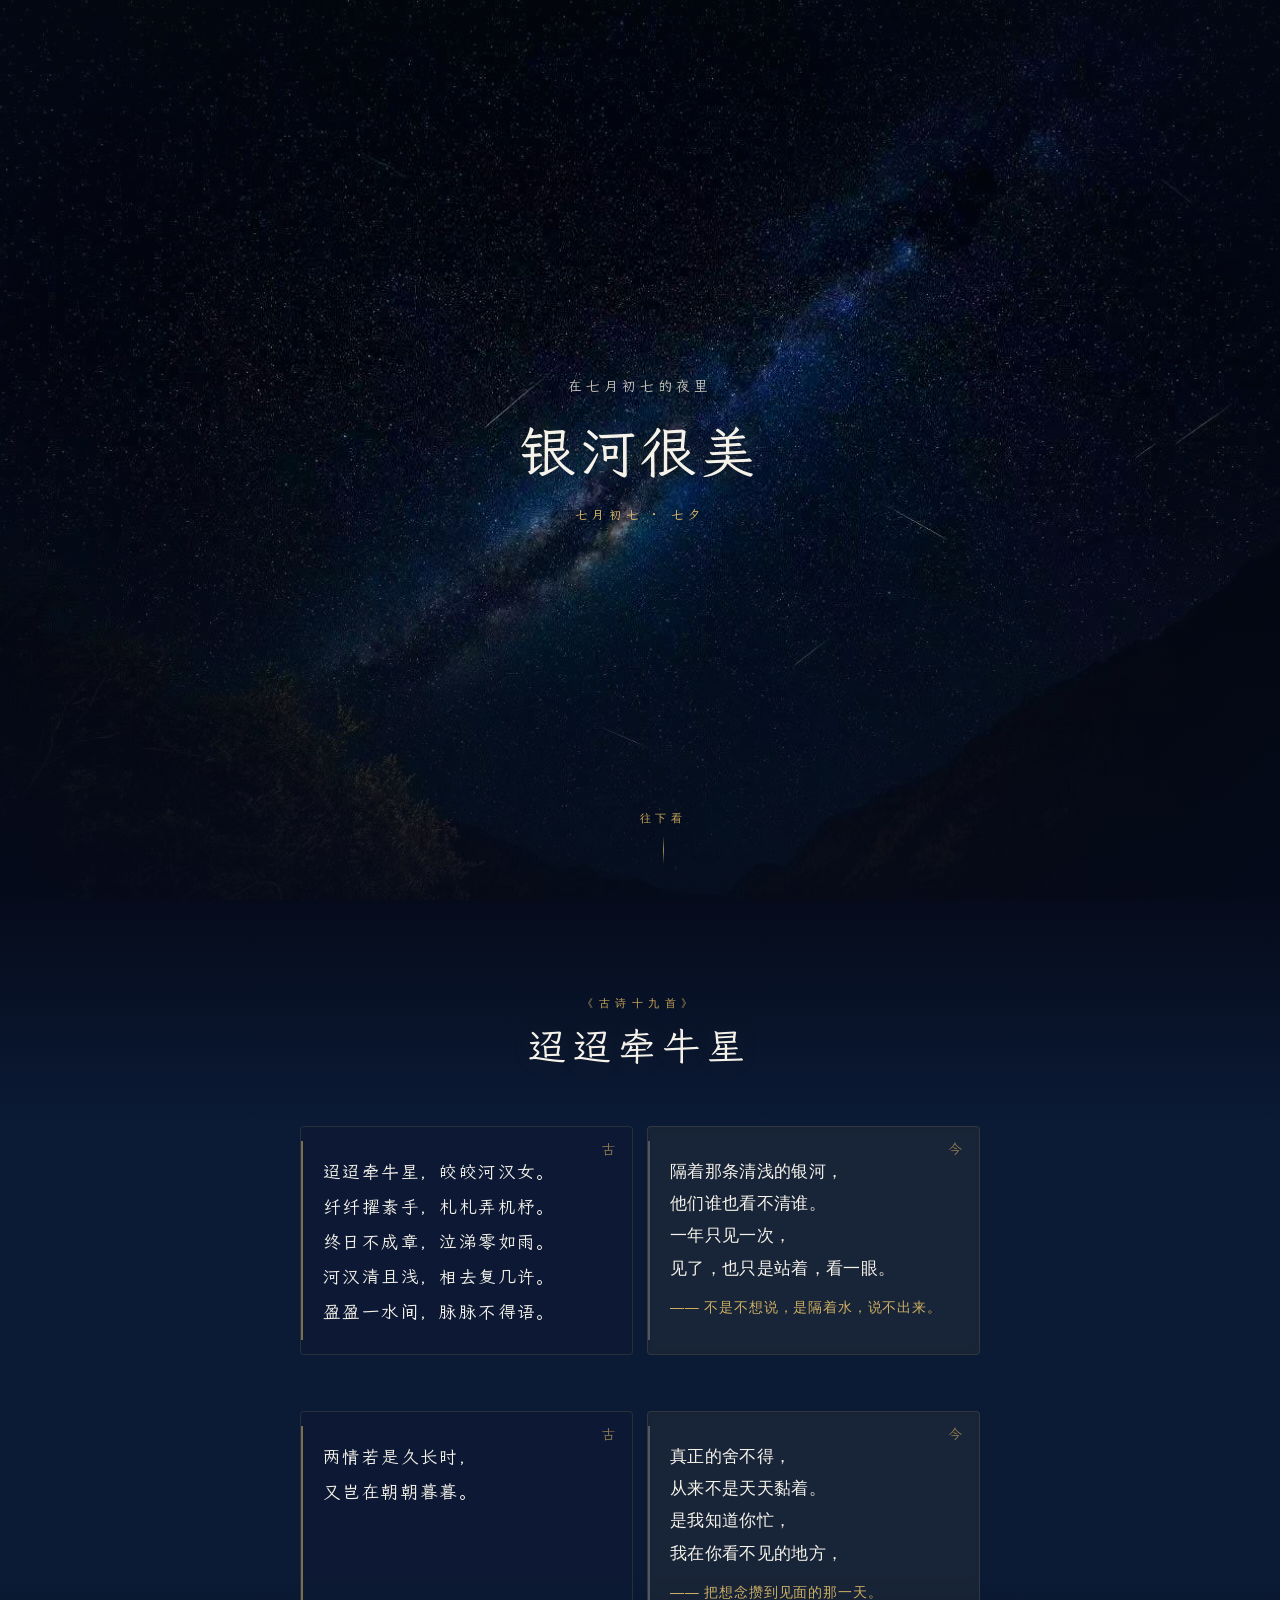
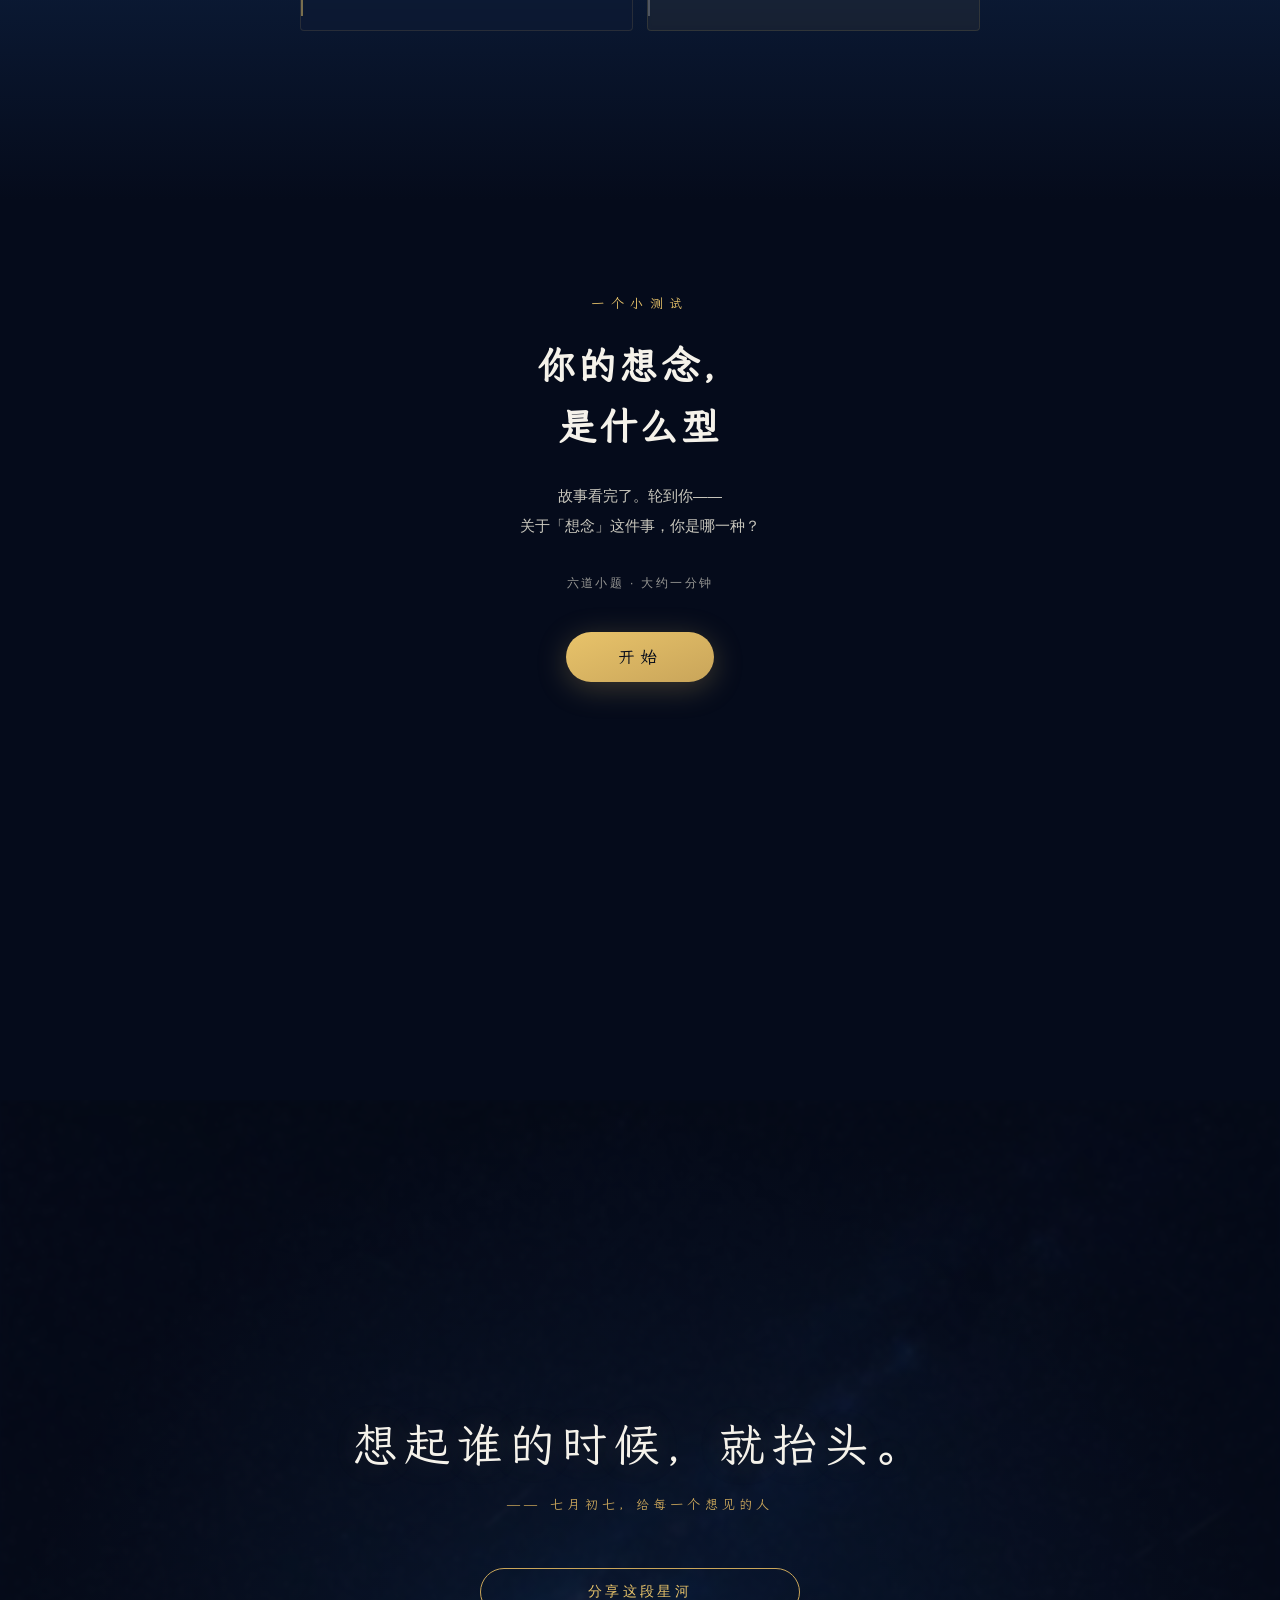
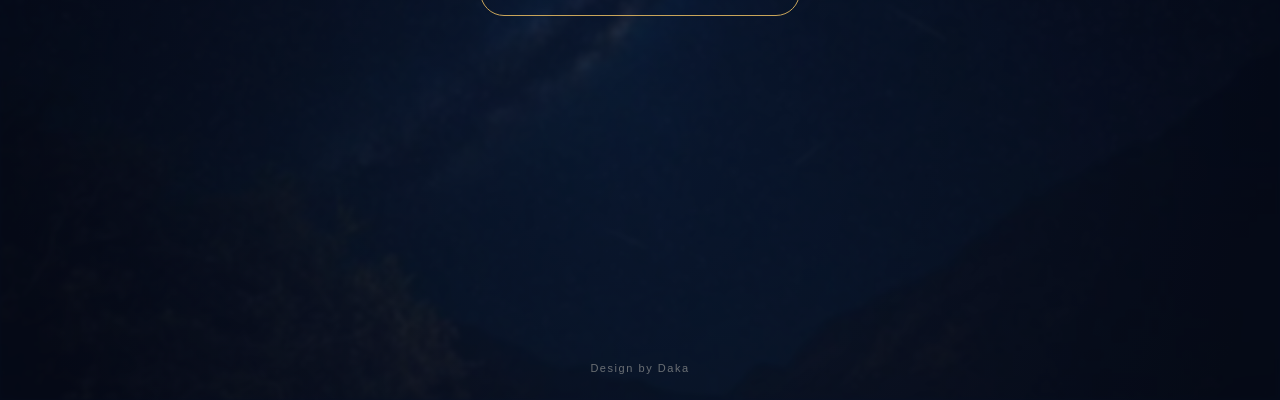
==== commit 06496617: "refactor: drop 今晚；fix og:image to absolute URL for WeChat sharing - 标题由「今晚的银河很美」改为「银河很美」，避免七夕已过的时效感 " ====
--- a/index.html
+++ b/index.html
@@ -4,18 +4,24 @@
   <meta charset="UTF-8" />
   <meta name="viewport" content="width=device-width, initial-scale=1.0, maximum-scale=1.0, user-scalable=no" />
   <meta name="theme-color" content="#0B1A35" />
-  <meta name="description" content="今晚的银河很美 —— 一封写给七夕的电子情书" />
-  <meta property="og:title" content="今晚的银河很美" />
+  <meta name="description" content="银河很美 —— 一封写给七夕的电子情书" />
+  <meta property="og:title" content="银河很美" />
   <meta property="og:description" content="在七月初七的夜里，借一片星河，把传说还回星空本身。" />
-  <meta property="og:image" content="assets/milky-way.jpg" />
-  <title>今晚的银河很美 · 七夕</title>
+  <meta property="og:image" content="https://daka-agent.github.io/DoubleSeventhFestival/assets/milky-way.jpg" />
+  <meta property="og:image:width" content="1440" />
+  <meta property="og:image:height" content="888" />
+  <meta property="og:url" content="https://daka-agent.github.io/DoubleSeventhFestival/" />
+  <meta property="og:type" content="website" />
+  <meta itemprop="image" content="https://daka-agent.github.io/DoubleSeventhFestival/assets/milky-way.jpg" />
+  <meta name="twitter:image" content="https://daka-agent.github.io/DoubleSeventhFestival/assets/milky-way.jpg" />
+  <title>银河很美 · 七夕</title>
   <link rel="stylesheet" href="assets/fonts/wenkai-local.css" />
   <link rel="stylesheet" href="css/style.css" />
   <link rel="stylesheet" href="css/quiz.css" />
 </head>
 <body>
   <!-- =========================================================
-       幕 1 · 开篇「今晚的银河」
+       幕 1 · 开篇「银河」
        全屏银河 + 一行 slogan + 流星划过
        ========================================================= -->
   <section class="scene scene-opening" id="scene-opening">
@@ -28,7 +34,7 @@
     </div>
     <div class="opening-content">
       <p class="opening-line opening-line--whisper">在七月初七的夜里</p>
-      <h1 class="opening-line opening-line--title">今晚的银河很美</h1>
+      <h1 class="opening-line opening-line--title">银河很美</h1>
       <p class="opening-line opening-line--date">七月初七 · 七夕</p>
     </div>
     <a href="#scene-story" class="opening-scroll" aria-label="往下看">
--- a/css/style.css
+++ b/css/style.css
@@ -1,5 +1,5 @@
 /* =========================================================
-   「今晚的银河很美」P1 极简 Demo
+   「银河很美」P1 极简 Demo
    ---------------------------------------------------------
    色彩系统：
      --ink  深空蓝（主背景/夜空）
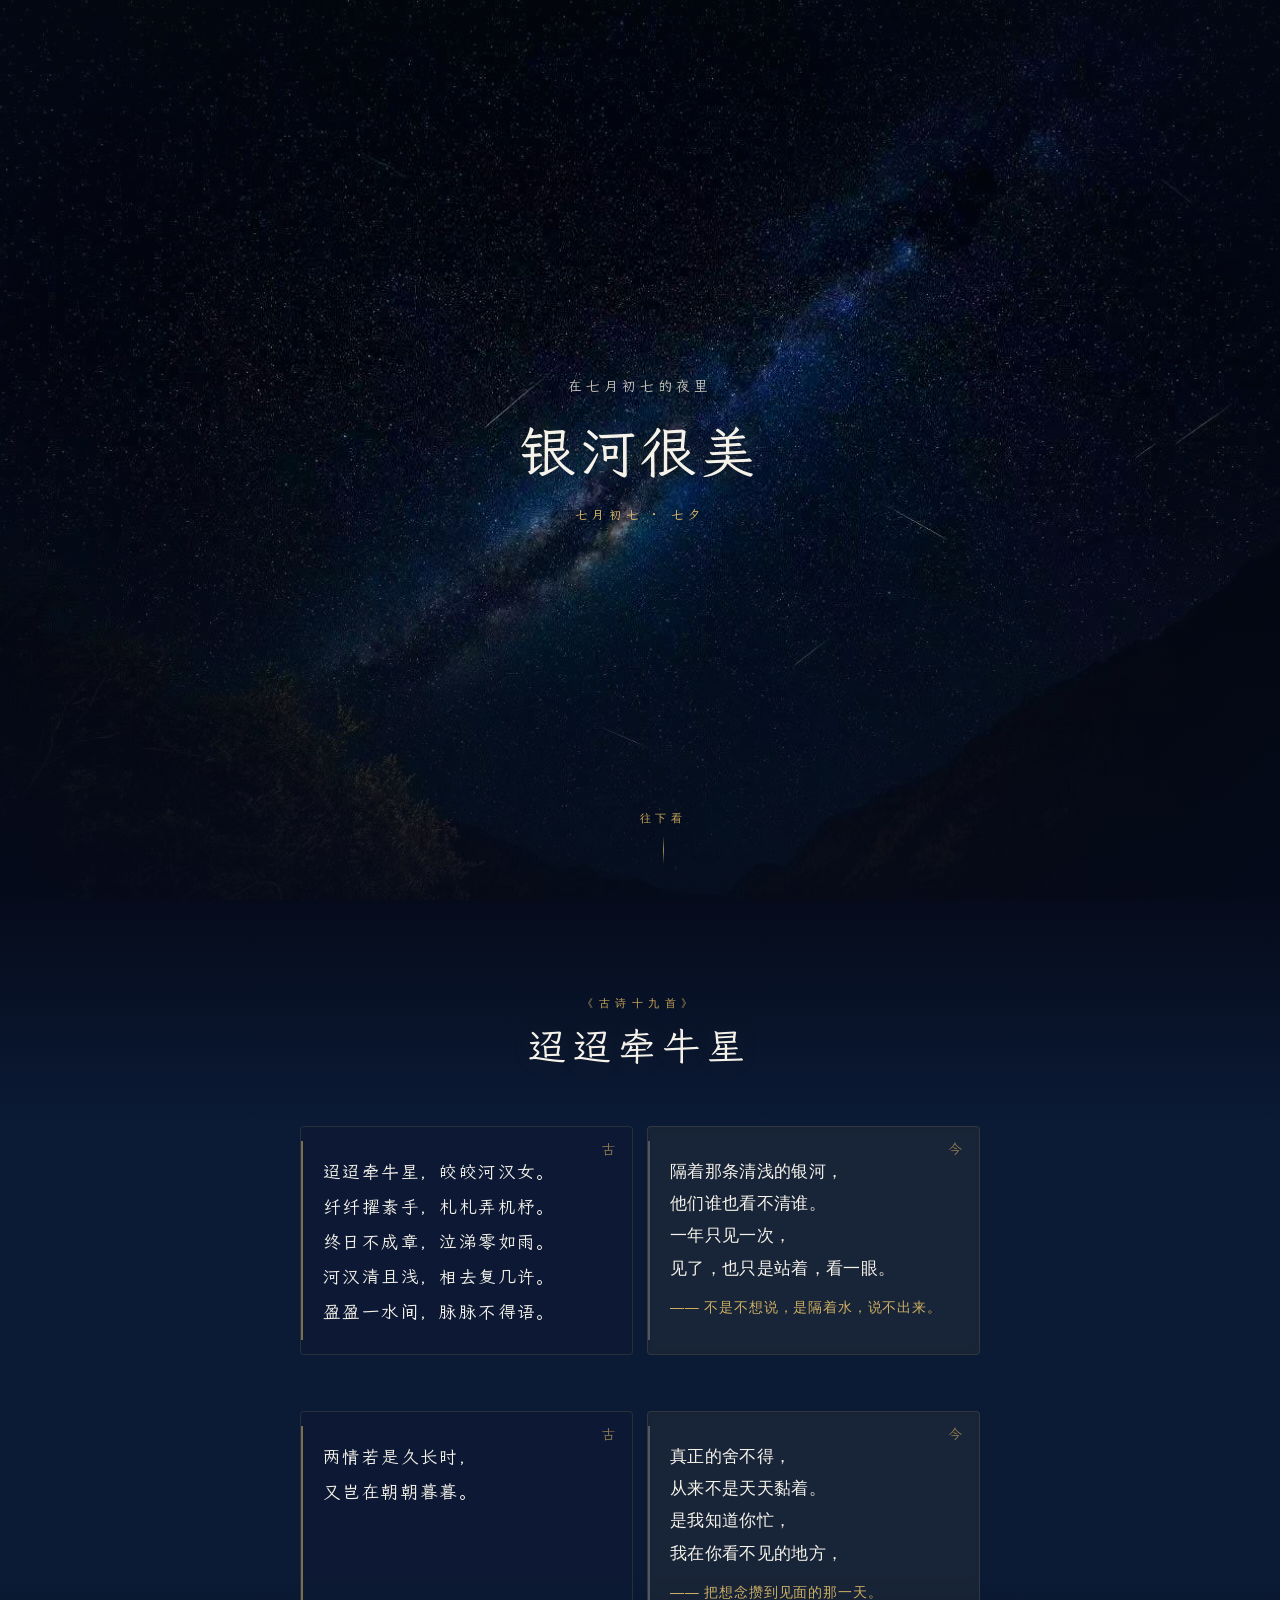
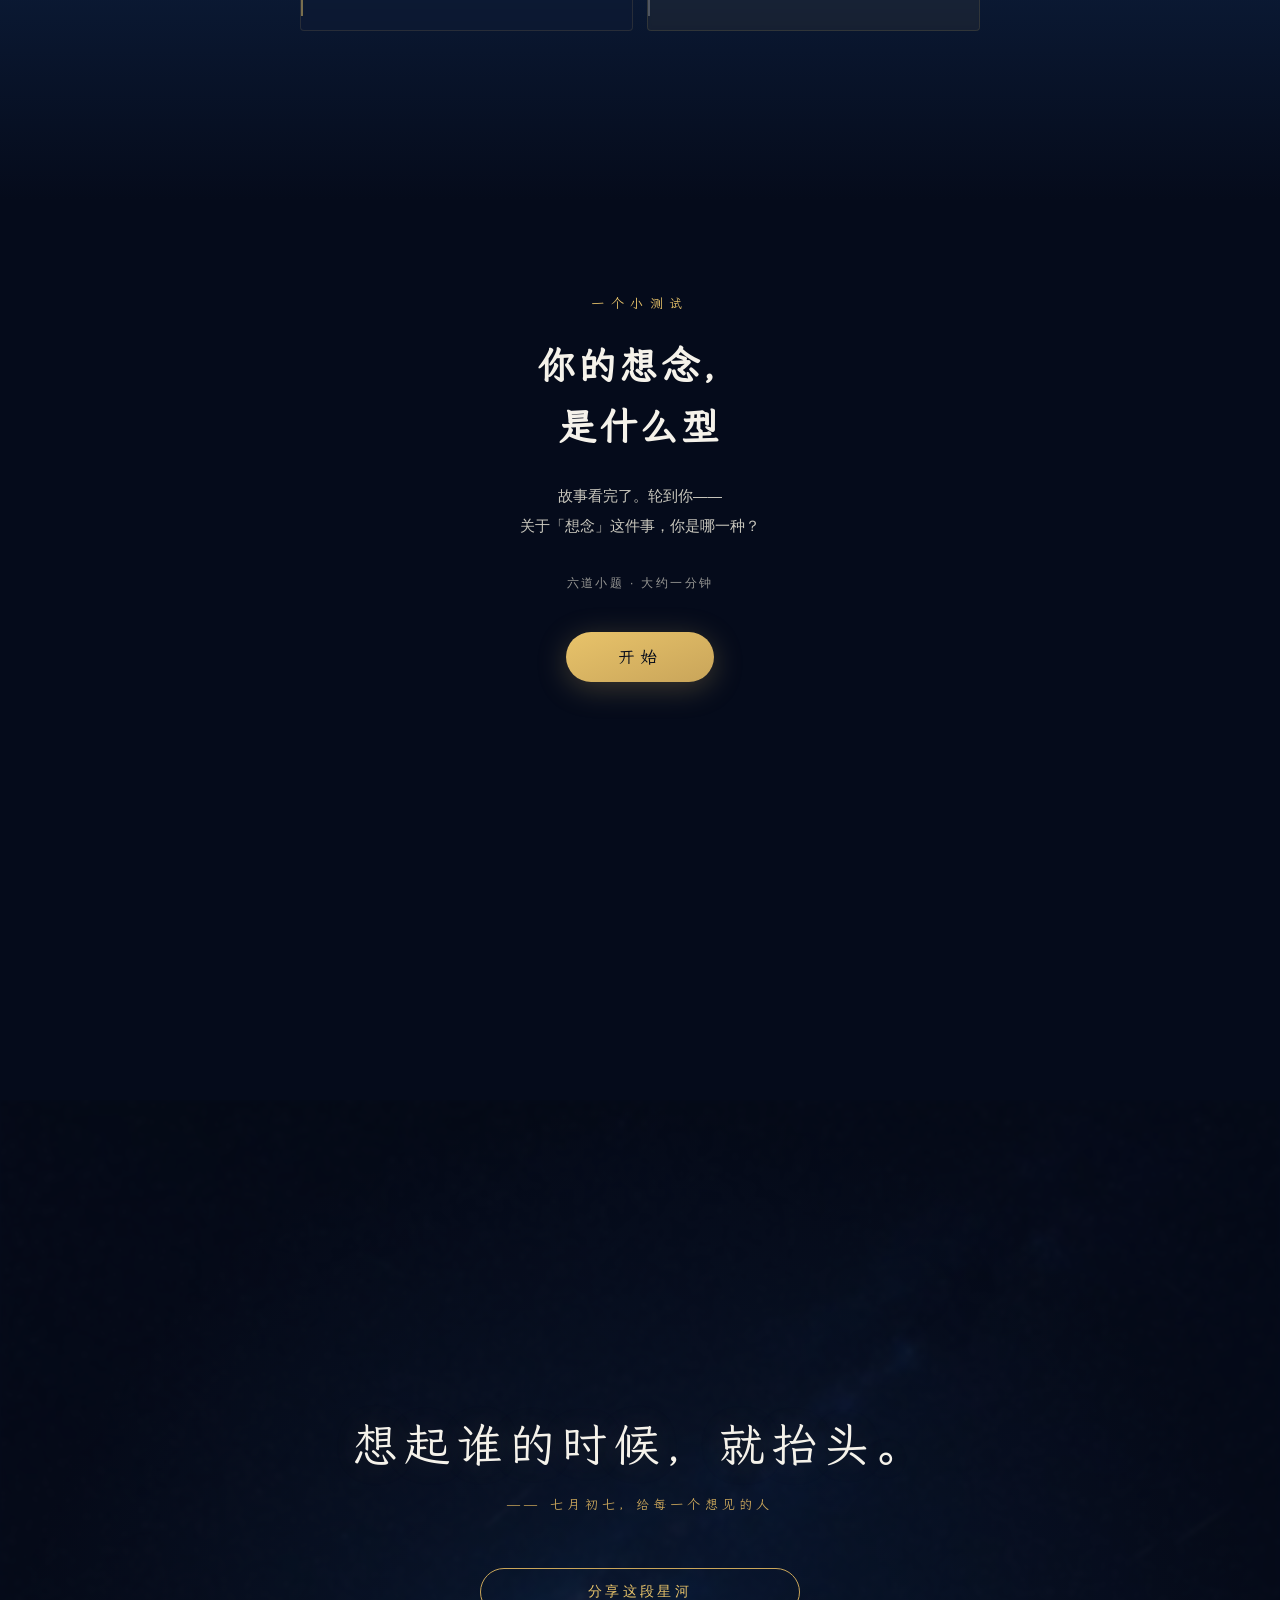
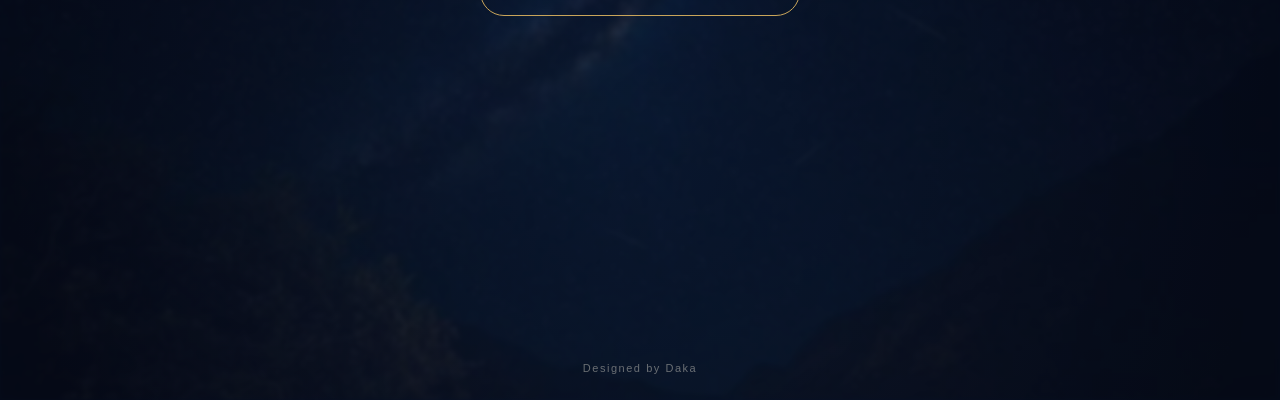
==== commit a0271ab0: "feat: 新增项目复盘长文 docs/ 两份；落款统一 Designed by Daka - docs/公众号文章.md：约 5000 字复盘（创作背景 / 设计亮点 / 关键代码解读 / 踩坑实录" ====
--- a/index.html
+++ b/index.html
@@ -2,7 +2,7 @@
 <html lang="zh-CN">
 <head>
   <meta charset="UTF-8" />
-  <meta name="viewport" content="width=device-width, initial-scale=1.0, maximum-scale=1.0, user-scalable=no" />
+  <meta name="viewport" content="width=device-width, initial-scale=1.0, maximum-scale=1.0, user-scalable=no, viewport-fit=cover" />
   <meta name="theme-color" content="#0B1A35" />
   <meta name="description" content="银河很美 —— 一封写给七夕的电子情书" />
   <meta property="og:title" content="银河很美" />
@@ -146,7 +146,7 @@
         <span>分享这段星河</span>
       </button>
       <p class="closing-tip" id="share-tip" aria-live="polite"></p>
-      <p class="closing-credit">Design by Daka</p>
+      <p class="closing-credit">Designed by Daka</p>
     </footer>
   </section>
 
--- a/css/style.css
+++ b/css/style.css
@@ -30,6 +30,9 @@
   font-family: var(--sans);
   -webkit-font-smoothing: antialiased;
   -webkit-tap-highlight-color: transparent;
+  /* 微信 X5/XWeb 内核：禁止文本自动缩放 */
+  -webkit-text-size-adjust: 100%;
+  text-size-adjust: 100%;
   overflow-x: hidden;
 }
 
@@ -46,6 +49,8 @@
   border: none;
   background: none;
   color: inherit;
+  /* 移动端：去掉双击缩放延迟 */
+  touch-action: manipulation;
 }
 
 /* =========================================================
@@ -237,6 +242,7 @@
     linear-gradient(180deg, var(--ink-deep) 0%, var(--ink) 25%, var(--ink) 75%, var(--ink-deep) 100%);
   padding: 96px 24px 80px;
   min-height: 100vh;
+  min-height: 100svh;
 }
 
 .story-header {
--- a/css/quiz.css
+++ b/css/quiz.css
@@ -303,9 +303,33 @@
 
 .poster-modal img {
   max-height: 72vh;
+  max-height: 68svh;   /* 微信/移动端：地址栏收起时的稳定视口 */
   max-width: 100%;
   border-radius: 12px;
   box-shadow: 0 20px 80px rgba(0, 0, 0, 0.6);
+  /* 微信内长按保存的关键：关闭浏览器默认的图片拖拽/手势干扰 */
+  -webkit-touch-callout: default;
+  user-select: none;
+  -webkit-user-drag: none;
+}
+
+/* 弹层打开时锁定背景滚动（微信内尤其重要） */
+body.modal-open {
+  overflow: hidden;
+}
+
+/* 微信内的保存提示 */
+.poster-wechat-tip {
+  margin-top: -6px;
+  font-size: 12.5px;
+  letter-spacing: 0.14em;
+  color: var(--gold-soft);
+  animation: poster-tip-pulse 2.4s ease-in-out infinite;
+}
+
+@keyframes poster-tip-pulse {
+  0%, 100% { opacity: 0.55; }
+  50%      { opacity: 1; }
 }
 
 .poster-modal-actions {
